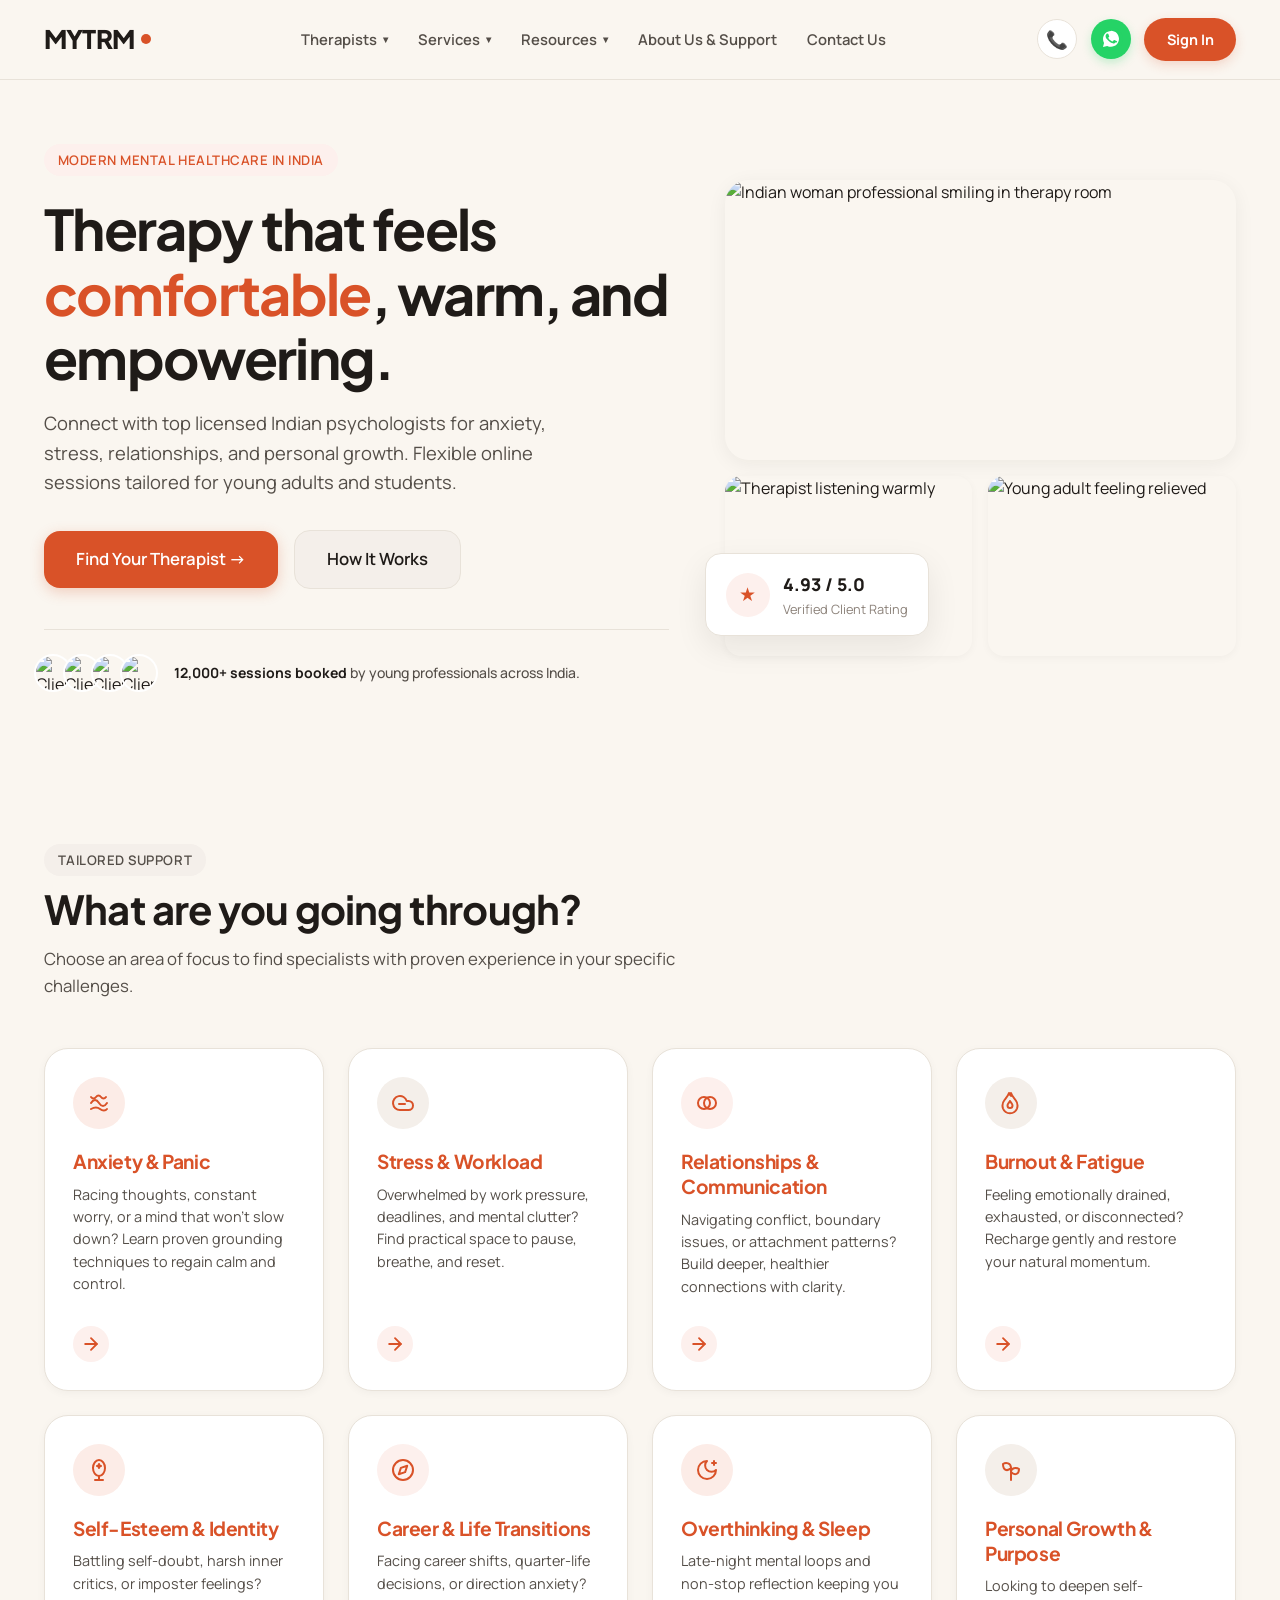
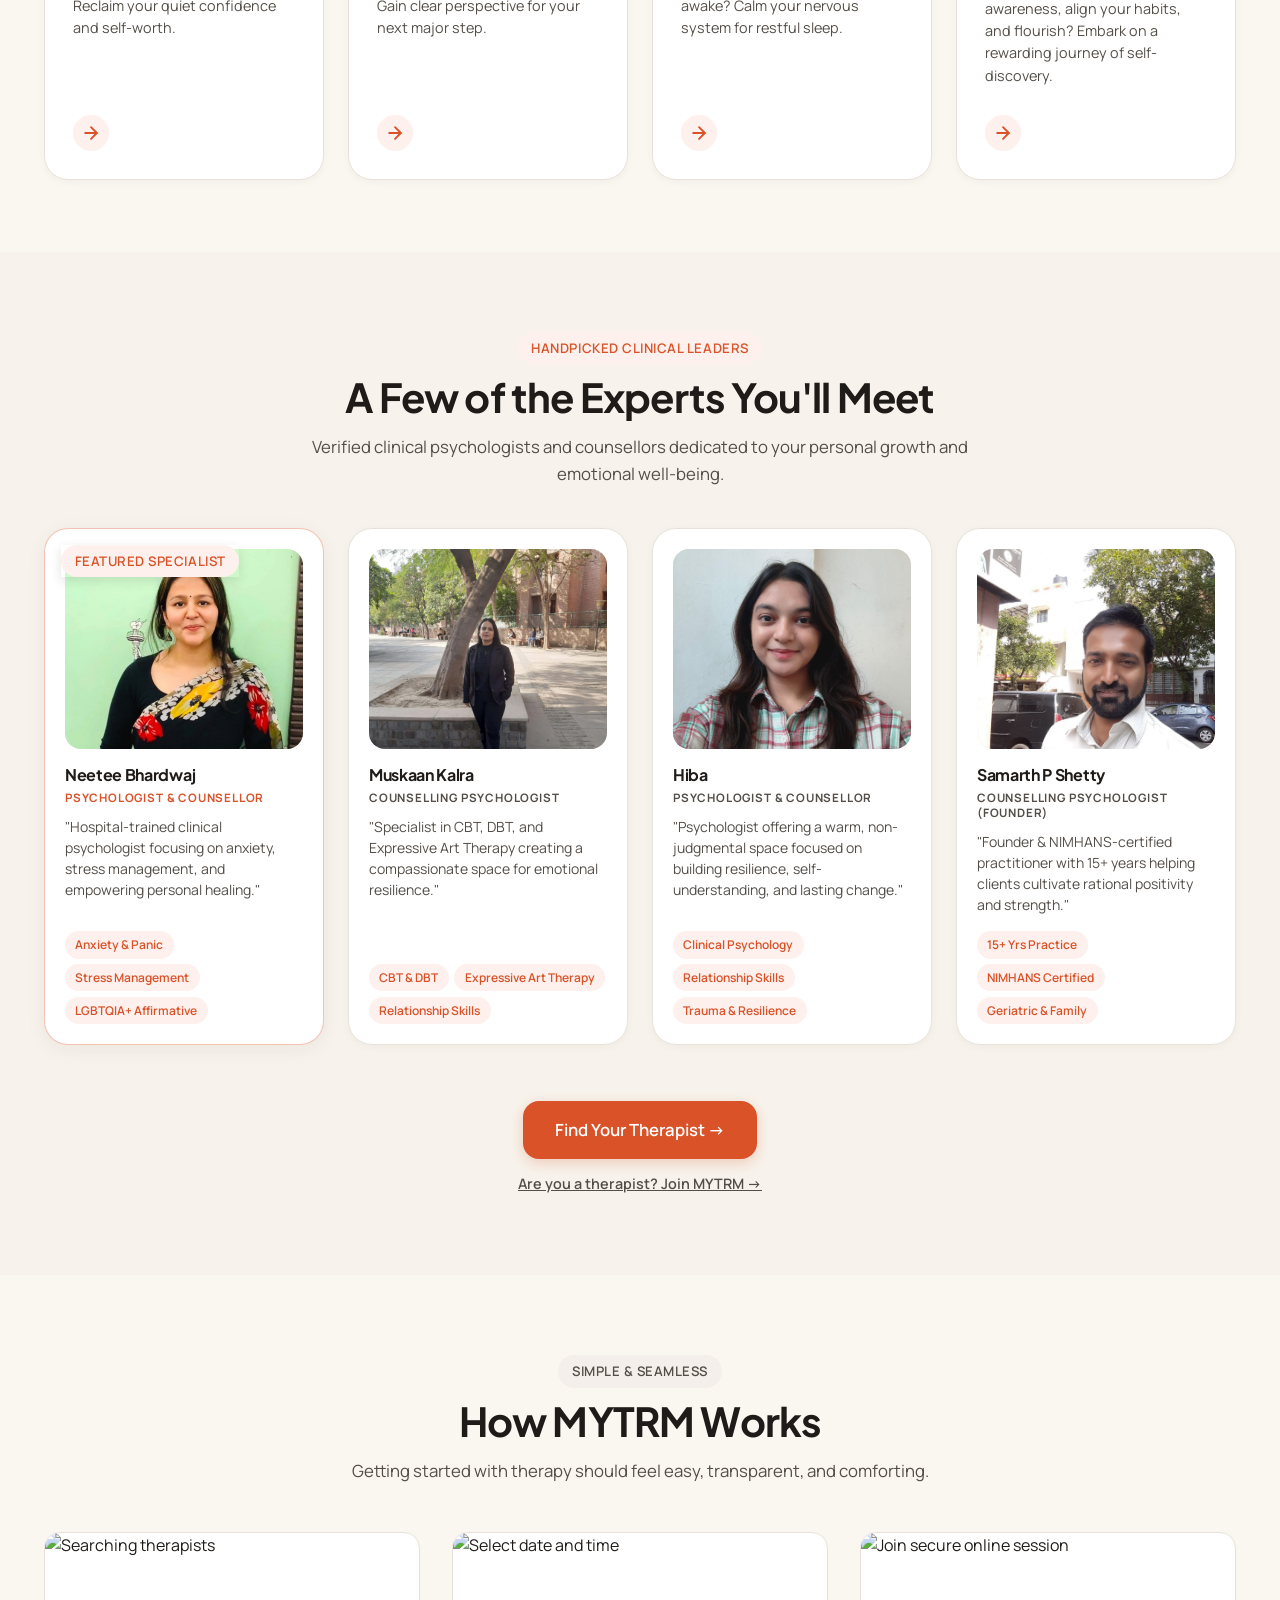
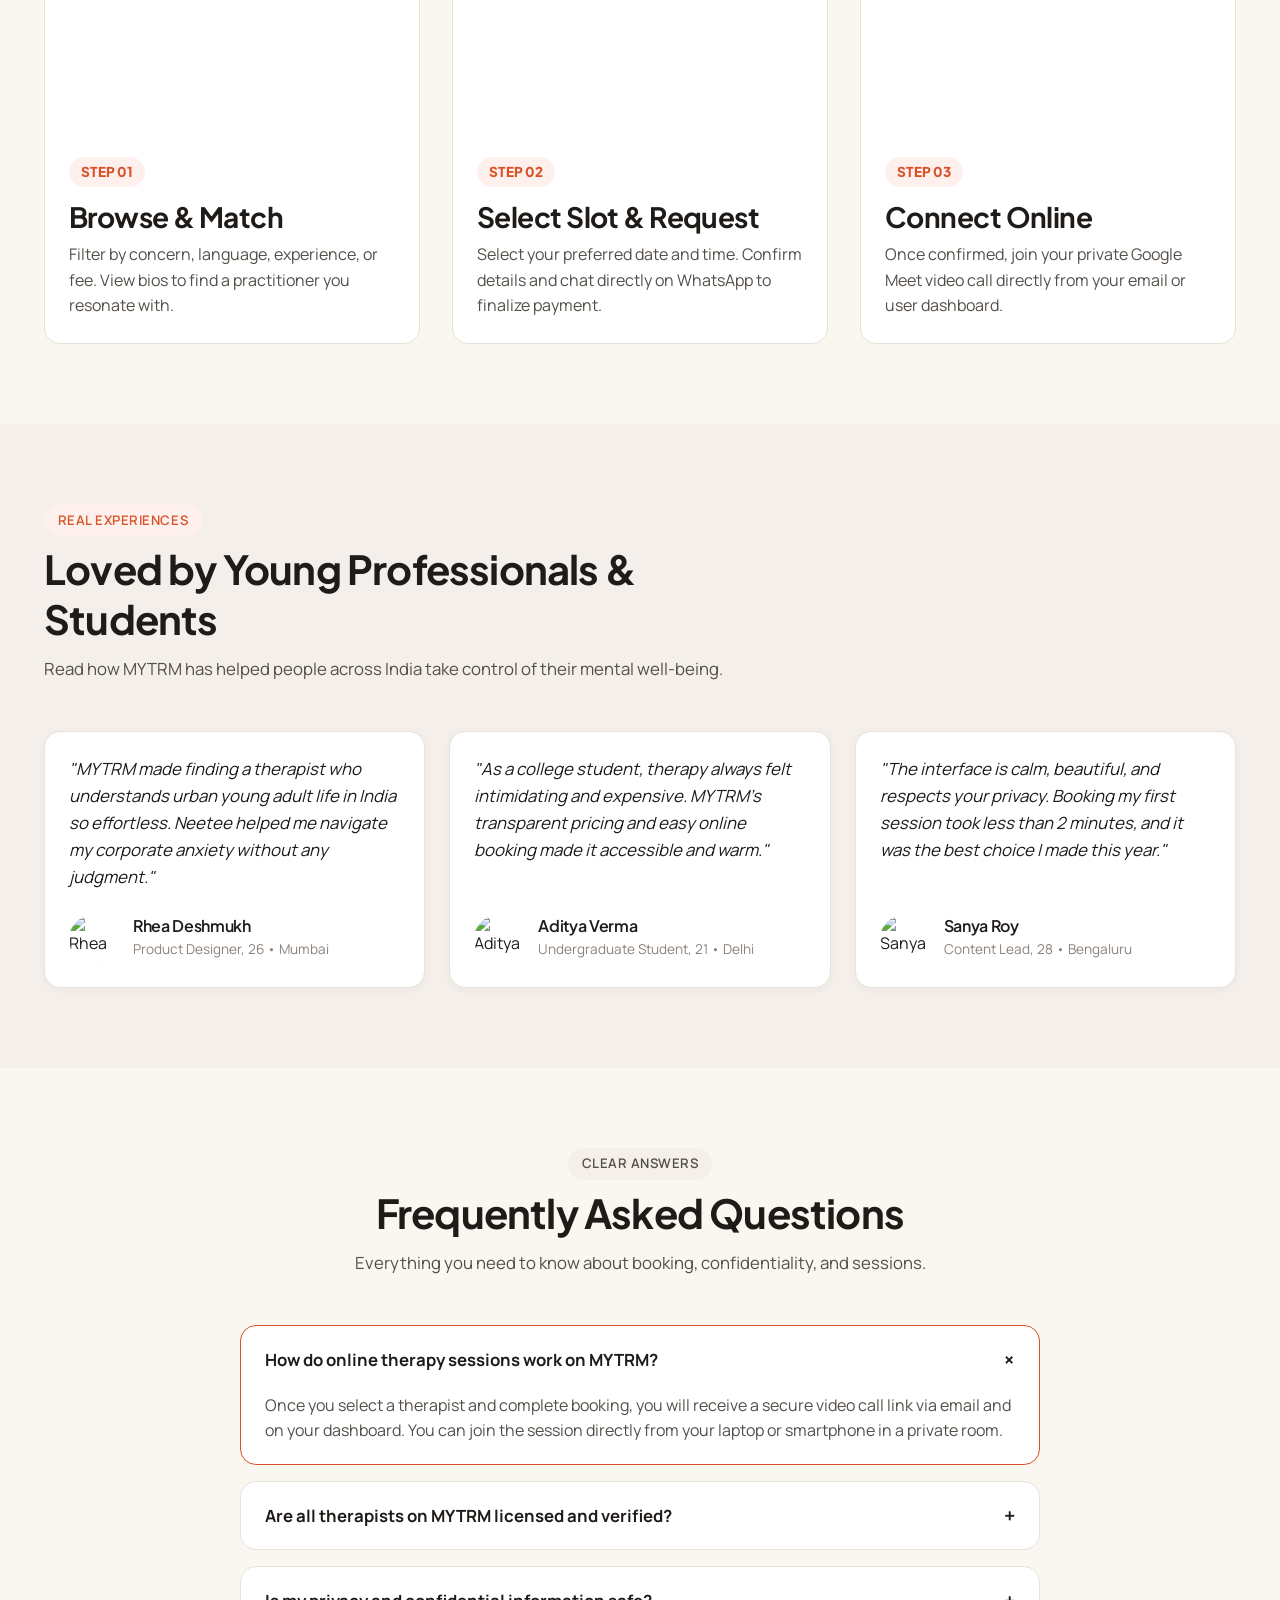
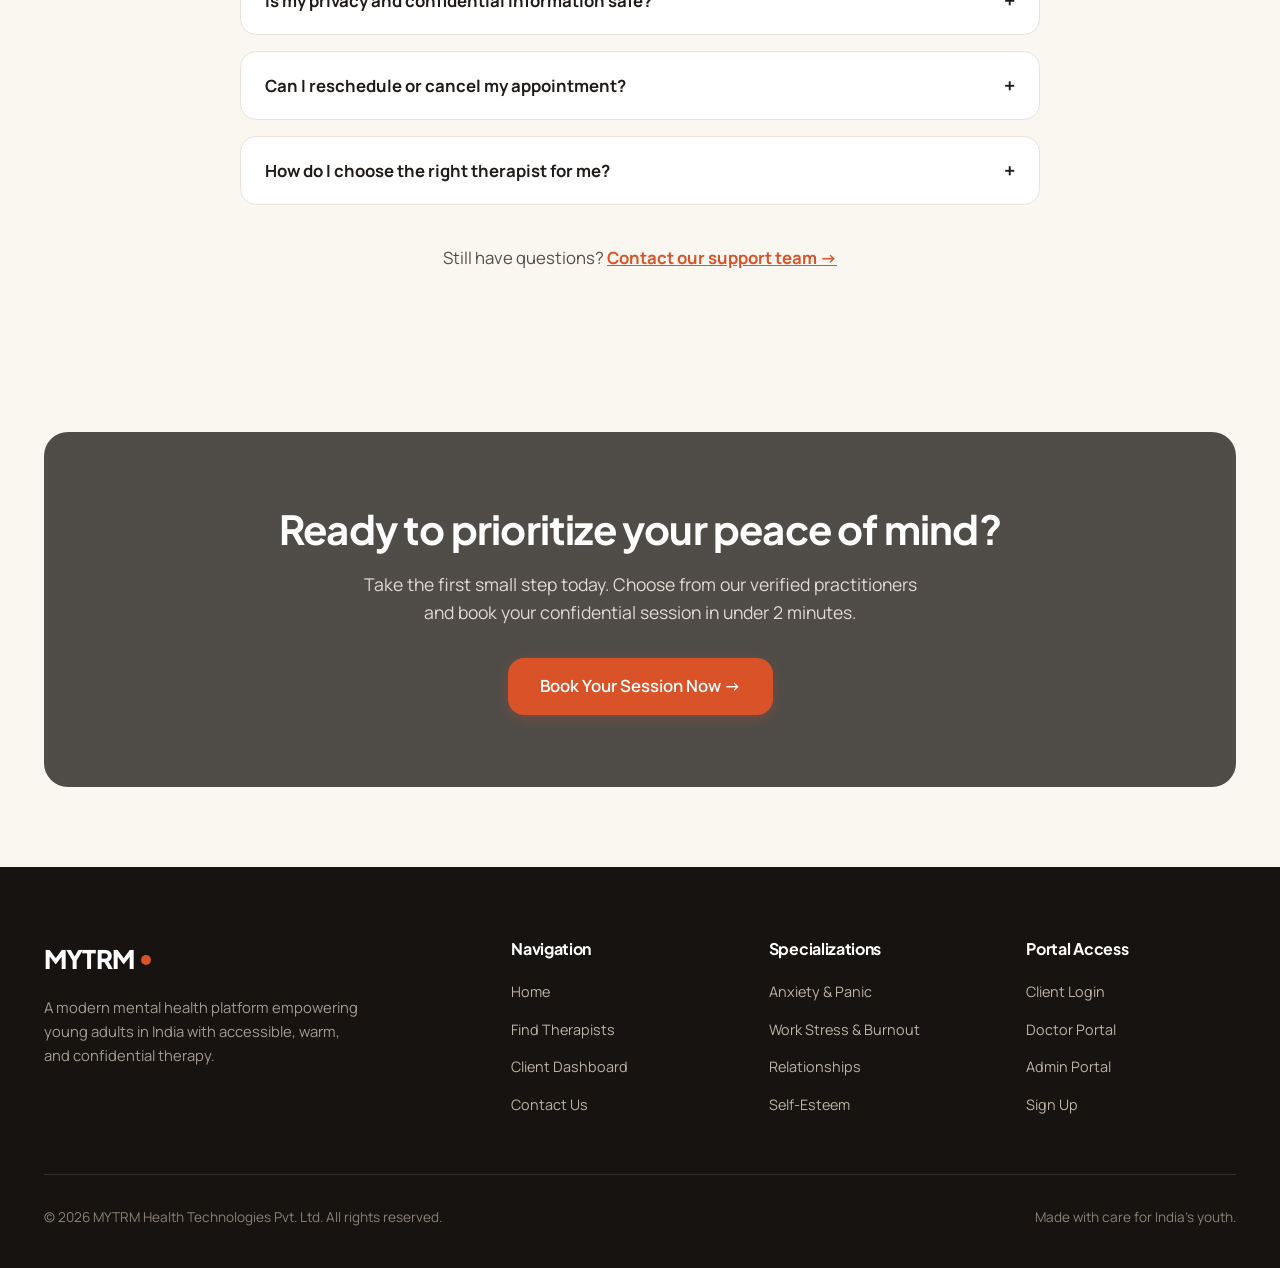
==== index.html @ 0060b032 "chore: publish MYTRM production project" ====
<!DOCTYPE html>
<html lang="en">
<head>
  <meta charset="UTF-8">
  <meta name="viewport" content="width=device-width, initial-scale=1.0">
  <title>MYTRM — Modern Mental Health Therapy & Counseling Platform</title>
  <meta name="description" content="Connect with certified clinical psychologists & therapists in India. Accessible, confidential, and comfortable online therapy for Gen Z and young professionals.">
  
  <!-- CSS Stylesheets -->
  <link rel="stylesheet" href="css/base.css">
  <link rel="stylesheet" href="css/components.css">
  <link rel="stylesheet" href="css/pages.css">
</head>
<body>

  <!-- Shared Navigation Bar -->
  <header class="navbar">
    <div class="container navbar-inner">
      <a href="index.html" class="brand-logo" id="main-brand-logo">
        MYTRM<span class="dot"></span>
      </a>

      <nav>
        <ul class="nav-menu">
          <!-- Therapists Dropdown -->
          <li class="nav-item">
            <a href="therapists.html" class="nav-link active">Therapists <span class="arrow">▾</span></a>
            <div class="nav-dropdown">
              <a href="therapists.html" class="dropdown-item">
                Browse All Practitioners
                <span class="desc">Filter verified clinical psychologists</span>
              </a>
              <div class="dropdown-header">By Concern</div>
              <a href="therapists.html?category=anxiety" class="dropdown-item">Anxiety & Panic</a>
              <a href="therapists.html?category=stress" class="dropdown-item">Work Stress & Burnout</a>
              <a href="therapists.html?category=relationships" class="dropdown-item">Relationships & Communication</a>
              <a href="therapists.html?category=self-esteem" class="dropdown-item">Self-Esteem & Identity</a>
            </div>
          </li>

          <!-- Services Dropdown -->
          <li class="nav-item">
            <span class="nav-link">Services <span class="arrow">▾</span></span>
            <div class="nav-dropdown">
              <a href="therapists.html" class="dropdown-item">
                Individual Therapy
                <span class="desc">1-on-1 private video counseling</span>
              </a>
              <a href="therapists.html?category=relationships" class="dropdown-item">
                Couples & Family Therapy
                <span class="desc">Joint relationship guidance</span>
              </a>
              <a href="therapists.html?category=career" class="dropdown-item">
                Career & Life Counseling
                <span class="desc">Transitions & burnout relief</span>
              </a>
            </div>
          </li>

          <!-- Resources Dropdown -->
          <li class="nav-item">
            <span class="nav-link">Resources <span class="arrow">▾</span></span>
            <div class="nav-dropdown">
              <a href="#faq" class="dropdown-item">Frequently Asked Questions</a>
              <a href="contact.html" class="dropdown-item">Self-Help & Mental Health Tools</a>
              <a href="contact.html" class="dropdown-item">Crisis Helplines (India)</a>
            </div>
          </li>

          <!-- About Us Link -->
          <li class="nav-item">
            <a href="about.html" class="nav-link">About Us & Support</a>
          </li>

          <!-- Contact Us Link -->
          <li class="nav-item">
            <a href="contact.html" class="nav-link">Contact Us</a>
          </li>
        </ul>
      </nav>

      <!-- Right Nav Actions (Phone, WhatsApp, Sign In / User Session, Mobile Hamburger) -->
      <div class="nav-actions">
        <!-- Rendered dynamically by auth.js -->
        <button class="mobile-toggle" aria-label="Toggle navigation drawer">☰</button>
      </div>
    </div>
  </header>

  <!-- Mobile Drawer Overlay & Menu -->
  <div class="drawer-overlay"></div>
  <aside class="mobile-drawer">
    <div>
      <a href="index.html" class="brand-logo">MYTRM<span class="dot"></span></a>
      
      <ul class="mobile-nav-links">
        <li><a href="index.html">Home</a></li>
        
        <!-- Mobile Accordion: Therapists -->
        <li>
          <div class="mobile-accordion-title" onclick="toggleMobileAccordion(this)">
            Therapists <span>▾</span>
          </div>
          <div class="mobile-accordion-content">
            <a href="therapists.html">Browse All Therapists</a>
            <a href="therapists.html?category=anxiety">Anxiety & Panic</a>
            <a href="therapists.html?category=stress">Work Stress</a>
            <a href="therapists.html?category=relationships">Relationships</a>
          </div>
        </li>

        <!-- Mobile Accordion: Services -->
        <li>
          <div class="mobile-accordion-title" onclick="toggleMobileAccordion(this)">
            Services <span>▾</span>
          </div>
          <div class="mobile-accordion-content">
            <a href="therapists.html">Individual Therapy</a>
            <a href="therapists.html?category=relationships">Couples Therapy</a>
            <a href="therapists.html?category=career">Career Counseling</a>
          </div>
        </li>

        <li><a href="about.html">About Us</a></li>
        <li><a href="contact.html">Contact Us</a></li>
        <li><a href="login.html">Sign In</a></li>
        <li><a href="signup.html">Create Account</a></li>
      </ul>
    </div>
    <div style="margin-top: 2rem;">
      <a href="therapists.html" class="btn btn-primary btn-full btn-lg">Book a Session</a>
    </div>
  </aside>

  <!-- Main Content -->
  <main>

    <!-- Hero Section -->
    <section class="hero-section">
      <div class="container hero-grid">
        <div class="hero-content">
          <span class="badge badge-primary" style="margin-bottom: 1.25rem;">Modern Mental Healthcare in India</span>
          <h1>Therapy that feels <span>comfortable</span>, warm, and empowering.</h1>
          <p class="hero-subtitle">
            Connect with top licensed Indian psychologists for anxiety, stress, relationships, and personal growth. Flexible online sessions tailored for young adults and students.
          </p>

          <div class="hero-cta-group">
            <a href="therapists.html" class="btn btn-primary btn-lg" id="hero-find-therapist-btn">Find Your Therapist &rarr;</a>
            <a href="#how-it-works" class="btn btn-secondary btn-lg">How It Works</a>
          </div>

          <div class="hero-trust-bar">
            <div class="trust-avatars">
              <img src="https://images.unsplash.com/photo-1534528741775-53994a69daeb?auto=format&fit=crop&q=80&w=200" alt="Client photo" class="trust-avatar">
              <img src="https://images.unsplash.com/photo-1507003211169-0a1dd7228f2d?auto=format&fit=crop&q=80&w=200" alt="Client photo" class="trust-avatar">
              <img src="https://images.unsplash.com/photo-1517841905240-472988babdf9?auto=format&fit=crop&q=80&w=200" alt="Client photo" class="trust-avatar">
              <img src="https://images.unsplash.com/photo-1573496359142-b8d87734a5a2?auto=format&fit=crop&q=80&w=200" alt="Client photo" class="trust-avatar">
            </div>
            <div class="trust-text">
              <strong>12,000+ sessions booked</strong> by young professionals across India.
            </div>
          </div>
        </div>

        <!-- Bento Composition Hero Media -->
        <div class="hero-media-bento">
          <div class="bento-img-main">
            <img src="https://images.unsplash.com/photo-1573496359142-b8d87734a5a2?auto=format&fit=crop&q=80&w=1000" alt="Indian woman professional smiling in therapy room" loading="eager">
          </div>
          <div class="bento-img-sub">
            <img src="https://images.unsplash.com/photo-1522075469751-3a6694fb2f61?auto=format&fit=crop&q=80&w=600" alt="Therapist listening warmly" loading="eager">
          </div>
          <div class="bento-img-sub">
            <img src="https://images.unsplash.com/photo-1529156069898-49953e39b3ac?auto=format&fit=crop&q=80&w=600" alt="Young adult feeling relieved" loading="eager">
          </div>

          <div class="hero-stat-card">
            <div class="stat-icon">★</div>
            <div>
              <div style="font-weight: 800; font-size: 1.1rem; color: var(--color-text-main);">4.93 / 5.0</div>
              <div style="font-size: 0.8rem; color: var(--color-text-subtle);">Verified Client Rating</div>
            </div>
          </div>
        </div>
      </div>
    </section>

    <!-- Concern/Condition Cards: What are you going through? -->
    <section style="padding: 4.5rem 0; background-color: var(--color-bg-page);">
      <div class="container">
        <div class="section-header">
          <span class="badge badge-sand" style="margin-bottom: 0.5rem;">Tailored Support</span>
          <h2>What are you going through?</h2>
          <p>Choose an area of focus to find specialists with proven experience in your specific challenges.</p>
        </div>

        <div class="concern-cards-grid" id="homepage-categories-grid">
          <!-- Rendered via JS -->
        </div>
      </div>
    </section>

    <!-- Meet Our Experts Bento Section -->
    <section class="experts-grid-section" id="experts-section">
      <div class="container">
        <div class="section-header center" style="margin-bottom: 2.5rem;">
          <span class="badge badge-primary" style="margin-bottom: 0.5rem;">Handpicked Clinical Leaders</span>
          <h2>A Few of the Experts You'll Meet</h2>
          <p>Verified clinical psychologists and counsellors dedicated to your personal growth and emotional well-being.</p>
        </div>

        <div class="featured-experts-grid" id="featured-therapists-grid">
          <!-- Rendered via JS -->
        </div>

        <div class="experts-cta-container">
          <a href="therapists.html" class="btn btn-primary btn-lg" id="experts-find-therapist-btn">Find Your Therapist &rarr;</a>
          <a href="contact.html" class="experts-join-link">Are you a therapist? Join MYTRM &rarr;</a>
        </div>
      </div>
    </section>

    <!-- How Mytrm Works -->
    <section id="how-it-works" style="padding: 5rem 0; background-color: var(--color-bg-page);">
      <div class="container">
        <div class="section-header center">
          <span class="badge badge-sand" style="margin-bottom: 0.5rem;">Simple & Seamless</span>
          <h2>How MYTRM Works</h2>
          <p>Getting started with therapy should feel easy, transparent, and comforting.</p>
        </div>

        <div class="how-it-works-grid">
          <div class="step-card">
            <img src="https://images.unsplash.com/photo-1516321318423-f06f85e504b3?auto=format&fit=crop&q=80&w=600" alt="Searching therapists" class="step-card-img" />
            <div class="step-card-content">
              <span class="step-number-tag">STEP 01</span>
              <h3>Browse & Match</h3>
              <p style="margin-top: 0.5rem;">Filter by concern, language, experience, or fee. View bios to find a practitioner you resonate with.</p>
            </div>
          </div>

          <div class="step-card">
            <img src="https://images.unsplash.com/photo-1506784983877-45594efa4cbe?auto=format&fit=crop&q=80&w=600" alt="Select date and time" class="step-card-img" />
            <div class="step-card-content">
              <span class="step-number-tag">STEP 02</span>
              <h3>Select Slot & Request</h3>
              <p style="margin-top: 0.5rem;">Select your preferred date and time. Confirm details and chat directly on WhatsApp to finalize payment.</p>
            </div>
          </div>

          <div class="step-card">
            <img src="https://images.unsplash.com/photo-1573497019940-1c28c88b4f3e?auto=format&fit=crop&q=80&w=600" alt="Join secure online session" class="step-card-img" />
            <div class="step-card-content">
              <span class="step-number-tag">STEP 03</span>
              <h3>Connect Online</h3>
              <p style="margin-top: 0.5rem;">Once confirmed, join your private Google Meet video call directly from your email or user dashboard.</p>
            </div>
          </div>
        </div>
      </div>
    </section>

    <!-- Testimonials Section -->
    <section style="padding: 5rem 0; background-color: var(--color-secondary-sand);">
      <div class="container">
        <div class="section-header">
          <span class="badge badge-primary" style="margin-bottom: 0.5rem;">Real Experiences</span>
          <h2>Loved by Young Professionals & Students</h2>
          <p>Read how MYTRM has helped people across India take control of their mental well-being.</p>
        </div>

        <div style="display: grid; grid-template-columns: repeat(auto-fit, minmax(300px, 1fr)); gap: 1.5rem;" id="testimonials-grid">
          <!-- Rendered via JS -->
        </div>
      </div>
    </section>

    <!-- FAQ Section -->
    <section id="faq" style="padding: 5rem 0; background-color: var(--color-bg-page);">
      <div class="container">
        <div class="section-header center">
          <span class="badge badge-sand" style="margin-bottom: 0.5rem;">Clear Answers</span>
          <h2>Frequently Asked Questions</h2>
          <p>Everything you need to know about booking, confidentiality, and sessions.</p>
        </div>

        <div class="faq-accordion" id="faq-accordion">
          <!-- Rendered via JS -->
        </div>

        <div style="text-align: center; margin-top: 2.5rem; font-size: 1.05rem; color: var(--color-text-muted);">
          Still have questions? <a href="contact.html" style="color: var(--color-primary); font-weight: 700; text-decoration: underline;">Contact our support team &rarr;</a>
        </div>
      </div>
    </section>

    <!-- Final CTA Banner -->
    <section class="container">
      <div class="cta-banner">
        <h2>Ready to prioritize your peace of mind?</h2>
        <p>Take the first small step today. Choose from our verified practitioners and book your confidential session in under 2 minutes.</p>
        <a href="therapists.html" class="btn btn-primary btn-lg" id="banner-cta-btn">Book Your Session Now &rarr;</a>
      </div>
    </section>

  </main>

  <!-- Footer -->
  <footer class="footer">
    <div class="container">
      <div class="footer-grid">
        <div class="footer-brand">
          <a href="index.html" class="brand-logo" style="color: #FFFFFF;">MYTRM<span class="dot"></span></a>
          <p>A modern mental health platform empowering young adults in India with accessible, warm, and confidential therapy.</p>
        </div>

        <div>
          <h4 class="footer-col-title">Navigation</h4>
          <ul class="footer-links">
            <li><a href="index.html">Home</a></li>
            <li><a href="therapists.html">Find Therapists</a></li>
            <li><a href="dashboard.html">Client Dashboard</a></li>
            <li><a href="contact.html">Contact Us</a></li>
          </ul>
        </div>

        <div>
          <h4 class="footer-col-title">Specializations</h4>
          <ul class="footer-links">
            <li><a href="therapists.html?category=anxiety">Anxiety & Panic</a></li>
            <li><a href="therapists.html?category=stress">Work Stress & Burnout</a></li>
            <li><a href="therapists.html?category=relationships">Relationships</a></li>
            <li><a href="therapists.html?category=self-esteem">Self-Esteem</a></li>
          </ul>
        </div>

        <div>
          <h4 class="footer-col-title">Portal Access</h4>
          <ul class="footer-links">
            <li><a href="login.html?role=user">Client Login</a></li>
            <li><a href="login.html?role=doctor">Doctor Portal</a></li>
            <li><a href="login.html?role=admin">Admin Portal</a></li>
            <li><a href="signup.html">Sign Up</a></li>
          </ul>
        </div>
      </div>

      <div class="footer-bottom">
        <div>&copy; 2026 MYTRM Health Technologies Pvt. Ltd. All rights reserved.</div>
        <div>Made with care for India's youth.</div>
      </div>
    </div>
  </footer>

  <!-- JS Scripts -->
  <script src="js/data.js"></script>
  <script src="js/api.js"></script>
  <script src="js/auth.js"></script>
  <script src="js/script.js"></script>
  <script>
    function toggleMobileAccordion(el) {
      const content = el.nextElementSibling;
      content.classList.toggle("open");
    }
  </script>
</body>
</html>
---- css/base.css ----
/* ==========================================================================
   MYTRM - Base Styles & Design Tokens
   ========================================================================== */

@import url('https://fonts.googleapis.com/css2?family=Plus+Jakarta+Sans:wght@400;500;600;700;800&family=Manrope:wght@400;500;600;700&display=swap');

:root {
  /* Color Palette - Warm, Editorial, Gen-Z modern */
  --color-primary: #D95228;
  --color-primary-hover: #C2431C;
  --color-primary-active: #A83614;
  --color-primary-light: #FDF0ED;
  --color-primary-subtle: #F9ECE6;
  
  --color-secondary-peach: #FCECE7;
  --color-secondary-sand: #F4EFEA;
  
  --color-bg-page: #FAF6F0;
  --color-bg-card: #FFFFFF;
  --color-bg-card-alt: #F7F3EC;
  
  --color-text-main: #1F1B18;
  --color-text-muted: #544E48;
  --color-text-subtle: #8C827A;
  --color-text-inverse: #FFFFFF;

  --color-border: #E8E2D9;
  --color-border-hover: #D5CFC5;

  --color-success: #2E7D32;
  --color-success-bg: #E8F5E9;
  --color-warning: #ED6C02;
  --color-warning-bg: #FFF3E0;

  /* Typography */
  --font-heading: 'Plus Jakarta Sans', -apple-system, BlinkMacSystemFont, sans-serif;
  --font-body: 'Manrope', -apple-system, BlinkMacSystemFont, sans-serif;

  /* Shadows - Soft & Warm */
  --shadow-sm: 0 2px 8px rgba(31, 27, 24, 0.04);
  --shadow-md: 0 4px 20px rgba(31, 27, 24, 0.06);
  --shadow-lg: 0 12px 32px rgba(31, 27, 24, 0.08);
  --shadow-hover: 0 14px 36px rgba(217, 82, 40, 0.12), 0 4px 12px rgba(31, 27, 24, 0.04);

  /* Radius */
  --radius-xs: 6px;
  --radius-sm: 10px;
  --radius-md: 16px;
  --radius-lg: 24px;
  --radius-xl: 32px;
  --radius-full: 9999px;

  /* Transitions */
  --transition-fast: 0.18s cubic-bezier(0.16, 1, 0.3, 1);
  --transition-base: 0.28s cubic-bezier(0.16, 1, 0.3, 1);
  --transition-slow: 0.45s cubic-bezier(0.16, 1, 0.3, 1);

  /* Container */
  --container-max-width: 1240px;
  --header-height: 80px;
}

/* Reset & Box Sizing */
*, *::before, *::after {
  box-sizing: border-box;
  margin: 0;
  padding: 0;
}

html {
  font-size: 16px;
  scroll-behavior: smooth;
  -webkit-font-smoothing: antialiased;
  -moz-osx-font-smoothing: grayscale;
}

body {
  font-family: var(--font-body);
  background-color: var(--color-bg-page);
  color: var(--color-text-main);
  line-height: 1.6;
  min-height: 100vh;
  display: flex;
  flex-direction: column;
}

main {
  flex: 1;
}

/* Headings */
h1, h2, h3, h4, h5, h6 {
  font-family: var(--font-heading);
  color: var(--color-text-main);
  line-height: 1.25;
  font-weight: 700;
  letter-spacing: -0.02em;
}

h1 { font-size: clamp(2.25rem, 5vw, 3.5rem); letter-spacing: -0.03em; }
h2 { font-size: clamp(1.75rem, 3.5vw, 2.5rem); }
h3 { font-size: clamp(1.25rem, 2.5vw, 1.75rem); }
h4 { font-size: 1.25rem; font-weight: 600; }
h5 { font-size: 1.1rem; font-weight: 600; }

p {
  color: var(--color-text-muted);
  font-size: 1rem;
}

a {
  color: inherit;
  text-decoration: none;
  transition: color var(--transition-fast);
}

img {
  max-width: 100%;
  height: auto;
  display: block;
}

button, input, select, textarea {
  font-family: inherit;
  font-size: inherit;
  outline: none;
  border: none;
}

button {
  cursor: pointer;
  background: none;
}

/* Utilities */
.container {
  width: 100%;
  max-width: var(--container-max-width);
  margin: 0 auto;
  padding: 0 1.5rem;
}

@media (max-width: 768px) {
  .container {
    padding: 0 1rem;
  }
}

.text-center { text-align: center; }
.text-primary { color: var(--color-primary); }
.text-muted { color: var(--color-text-muted); }
.font-semibold { font-weight: 600; }
.font-bold { font-weight: 700; }

/* Badge / Pills */
.badge {
  display: inline-flex;
  align-items: center;
  gap: 0.35rem;
  padding: 0.35rem 0.85rem;
  border-radius: var(--radius-full);
  font-size: 0.825rem;
  font-weight: 600;
  text-transform: uppercase;
  letter-spacing: 0.04em;
}

.badge-primary {
  background-color: var(--color-primary-light);
  color: var(--color-primary);
}

.badge-sand {
  background-color: var(--color-secondary-sand);
  color: var(--color-text-muted);
}

.badge-success {
  background-color: var(--color-success-bg);
  color: var(--color-success);
}

/* Fade in scroll animation helper */
.animate-on-scroll {
  opacity: 0;
  transform: translateY(20px);
  transition: opacity 0.6s ease-out, transform 0.6s ease-out;
}

.animate-on-scroll.visible {
  opacity: 1;
  transform: translateY(0);
}
---- css/components.css ----
/* ==========================================================================
   MYTRM - Components Styles
   ========================================================================== */

/* --------------------------------------------------------------------------
   0. ANNOUNCEMENT / PROMO BANNER (Homepage top strip)
   -------------------------------------------------------------------------- */
.promo-banner {
  background-color: var(--color-primary-light);
  color: var(--color-primary-active);
  font-size: 0.85rem;
  font-weight: 600;
  padding: 0.5rem 1rem;
  text-align: center;
  border-bottom: 1px solid var(--color-primary-subtle);
  display: flex;
  align-items: center;
  justify-content: center;
  gap: 0.5rem;
}

.promo-banner a {
  color: var(--color-primary);
  font-weight: 700;
  text-decoration: underline;
}

.promo-banner a:hover {
  color: var(--color-primary-hover);
}

/* --------------------------------------------------------------------------
   1. NAVBAR & HEADER
   -------------------------------------------------------------------------- */
.navbar {
  position: sticky;
  top: 0;
  z-index: 1000;
  height: var(--header-height);
  background-color: rgba(250, 246, 240, 0.96);
  backdrop-filter: blur(12px);
  border-bottom: 1px solid var(--color-border);
  display: flex;
  align-items: center;
  transition: background-color var(--transition-fast), box-shadow var(--transition-fast);
}

.navbar-inner {
  display: flex;
  align-items: center;
  justify-content: space-between;
  width: 100%;
}

.brand-logo {
  display: flex;
  align-items: center;
  gap: 0.4rem;
  font-family: var(--font-heading);
  font-size: 1.6rem;
  font-weight: 800;
  color: var(--color-text-main);
  letter-spacing: -0.03em;
}

.brand-logo .dot {
  width: 10px;
  height: 10px;
  background-color: var(--color-primary);
  border-radius: 50%;
  display: inline-block;
}

.nav-menu {
  display: flex;
  align-items: center;
  gap: 1.5rem;
  list-style: none;
}

.nav-item {
  position: relative;
}

.nav-link {
  font-weight: 600;
  font-size: 0.925rem;
  color: var(--color-text-muted);
  padding: 0.6rem 0.2rem;
  display: flex;
  align-items: center;
  gap: 0.35rem;
  cursor: pointer;
}

.nav-link:hover, .nav-link.active {
  color: var(--color-primary);
}

.nav-link .arrow {
  font-size: 0.65rem;
  transition: transform var(--transition-fast);
}

.nav-item:hover .nav-link .arrow {
  transform: rotate(180deg);
}

/* Dropdown Menu Styling */
.nav-dropdown {
  position: absolute;
  top: 100%;
  left: 0;
  min-width: 220px;
  background-color: var(--color-bg-card);
  border: 1px solid var(--color-border);
  border-radius: var(--radius-md);
  box-shadow: var(--shadow-lg);
  padding: 0.6rem;
  opacity: 0;
  visibility: hidden;
  transform: translateY(10px);
  transition: all var(--transition-fast);
  z-index: 1050;
}

.nav-item:hover .nav-dropdown {
  opacity: 1;
  visibility: visible;
  transform: translateY(0);
}

.dropdown-item {
  display: flex;
  flex-direction: column;
  padding: 0.6rem 0.8rem;
  border-radius: var(--radius-xs);
  color: var(--color-text-main);
  font-size: 0.875rem;
  font-weight: 600;
  transition: background-color var(--transition-fast), color var(--transition-fast);
}

.dropdown-item:hover {
  background-color: var(--color-primary-light);
  color: var(--color-primary);
}

.dropdown-item span.desc {
  font-size: 0.775rem;
  font-weight: 400;
  color: var(--color-text-subtle);
  margin-top: 0.15rem;
}

.dropdown-header {
  font-size: 0.75rem;
  font-weight: 700;
  color: var(--color-text-subtle);
  text-transform: uppercase;
  padding: 0.4rem 0.8rem 0.2rem 0.8rem;
  letter-spacing: 0.05em;
}

/* Right Nav Actions */
.nav-actions {
  display: flex;
  align-items: center;
  gap: 0.85rem;
}

/* Call Popover Icon */
.phone-popover-wrapper {
  position: relative;
}

.phone-icon-btn {
  width: 40px;
  height: 40px;
  border-radius: 50%;
  border: 1px solid var(--color-border);
  background-color: var(--color-bg-card);
  color: var(--color-text-main);
  display: flex;
  align-items: center;
  justify-content: center;
  font-size: 1.1rem;
  cursor: pointer;
  transition: background-color var(--transition-fast), border-color var(--transition-fast);
}

.phone-icon-btn:hover {
  background-color: var(--color-secondary-sand);
  border-color: var(--color-border-hover);
}

.phone-popover {
  position: absolute;
  top: calc(100% + 10px);
  right: 0;
  width: 240px;
  background-color: var(--color-bg-card);
  border: 1px solid var(--color-border);
  border-radius: var(--radius-md);
  box-shadow: var(--shadow-lg);
  padding: 1rem;
  opacity: 0;
  visibility: hidden;
  transform: translateY(8px);
  transition: all var(--transition-fast);
  z-index: 1060;
}

.phone-popover-wrapper:hover .phone-popover {
  opacity: 1;
  visibility: visible;
  transform: translateY(0);
}

/* WhatsApp Green Circle Button */
.nav-wa-btn {
  width: 40px;
  height: 40px;
  border-radius: 50%;
  background-color: #25D366;
  color: #FFFFFF;
  display: flex;
  align-items: center;
  justify-content: center;
  font-size: 1.25rem;
  transition: transform var(--transition-fast), box-shadow var(--transition-fast);
  box-shadow: 0 4px 10px rgba(37, 211, 102, 0.25);
}

.nav-wa-btn:hover {
  transform: scale(1.08);
  box-shadow: 0 6px 16px rgba(37, 211, 102, 0.35);
}

/* Sign In Pill Button (Matching Amaha reference pill CTA) */
.btn-pill-primary {
  background-color: var(--color-primary);
  color: #FFFFFF;
  padding: 0.65rem 1.4rem;
  border-radius: var(--radius-full);
  font-weight: 700;
  font-size: 0.9rem;
  box-shadow: 0 4px 12px rgba(217, 82, 40, 0.2);
  transition: background-color var(--transition-fast), transform var(--transition-fast), box-shadow var(--transition-fast);
}

.btn-pill-primary:hover {
  background-color: var(--color-primary-hover);
  transform: translateY(-1px);
  box-shadow: 0 6px 18px rgba(217, 82, 40, 0.3);
}

/* User Account Nav Dropdown */
.user-menu-wrapper {
  position: relative;
}

.user-nav-btn {
  display: flex;
  align-items: center;
  gap: 0.5rem;
  padding: 0.4rem 0.8rem;
  background-color: var(--color-bg-card);
  border: 1px solid var(--color-border);
  border-radius: var(--radius-full);
  font-size: 0.875rem;
  font-weight: 600;
  cursor: pointer;
}

.user-nav-btn:hover {
  border-color: var(--color-primary);
}

.mobile-toggle {
  display: none;
  font-size: 1.5rem;
  color: var(--color-text-main);
  background: none;
  border: none;
  cursor: pointer;
  padding: 0.4rem;
}

/* Mobile Nav Drawer */
.mobile-drawer {
  position: fixed;
  top: 0;
  right: -100%;
  width: 85%;
  max-width: 360px;
  height: 100vh;
  background-color: var(--color-bg-card);
  z-index: 1100;
  padding: 2rem 1.5rem;
  display: flex;
  flex-direction: column;
  justify-content: space-between;
  box-shadow: var(--shadow-lg);
  transition: right var(--transition-base);
  overflow-y: auto;
}

.mobile-drawer.open {
  right: 0;
}

.drawer-overlay {
  position: fixed;
  top: 0;
  left: 0;
  width: 100vw;
  height: 100vh;
  background-color: rgba(0, 0, 0, 0.4);
  z-index: 1050;
  opacity: 0;
  pointer-events: none;
  transition: opacity var(--transition-base);
}

.drawer-overlay.active {
  opacity: 1;
  pointer-events: auto;
}

.mobile-nav-links {
  list-style: none;
  display: flex;
  flex-direction: column;
  gap: 1rem;
  margin-top: 1.5rem;
}

.mobile-nav-links a {
  font-size: 1.05rem;
  font-weight: 600;
  color: var(--color-text-main);
}

.mobile-accordion-title {
  font-size: 1.05rem;
  font-weight: 700;
  color: var(--color-text-main);
  display: flex;
  justify-content: space-between;
  align-items: center;
  padding: 0.4rem 0;
  cursor: pointer;
}

.mobile-accordion-content {
  display: none;
  flex-direction: column;
  gap: 0.5rem;
  padding-left: 0.8rem;
  margin-top: 0.4rem;
  border-left: 2px solid var(--color-border);
}

.mobile-accordion-content.open {
  display: flex;
}

/* --------------------------------------------------------------------------
   2. BUTTONS
   -------------------------------------------------------------------------- */
.btn {
  display: inline-flex;
  align-items: center;
  justify-content: center;
  gap: 0.5rem;
  padding: 0.75rem 1.5rem;
  border-radius: var(--radius-sm);
  font-weight: 600;
  font-size: 0.95rem;
  transition: transform var(--transition-fast), background-color var(--transition-fast), box-shadow var(--transition-fast), border-color var(--transition-fast);
  cursor: pointer;
  white-space: nowrap;
  text-align: center;
}

.btn:active {
  transform: scale(0.98);
}

.btn-primary {
  background-color: var(--color-primary);
  color: var(--color-text-inverse);
  box-shadow: 0 4px 14px rgba(217, 82, 40, 0.25);
}

.btn-primary:hover {
  background-color: var(--color-primary-hover);
  box-shadow: 0 6px 20px rgba(217, 82, 40, 0.35);
  transform: translateY(-1px);
}

.btn-secondary {
  background-color: var(--color-secondary-sand);
  color: var(--color-text-main);
  border: 1px solid var(--color-border);
}

.btn-secondary:hover {
  background-color: var(--color-border);
  border-color: var(--color-border-hover);
  transform: translateY(-1px);
}

.btn-outline {
  background: transparent;
  color: var(--color-primary);
  border: 1.5px solid var(--color-primary);
}

.btn-outline:hover {
  background-color: var(--color-primary-light);
}

.btn-ghost {
  background: transparent;
  color: var(--color-text-muted);
}

.btn-ghost:hover {
  color: var(--color-text-main);
  background-color: rgba(0, 0, 0, 0.04);
}

.btn-lg {
  padding: 0.95rem 2rem;
  font-size: 1.05rem;
  border-radius: var(--radius-md);
}

.btn-sm {
  padding: 0.45rem 0.95rem;
  font-size: 0.85rem;
  border-radius: var(--radius-xs);
}

.btn-full {
  width: 100%;
}

/* --------------------------------------------------------------------------
   3. CARDS & BENTO ITEMS
   -------------------------------------------------------------------------- */
.card {
  background-color: var(--color-bg-card);
  border: 1px solid var(--color-border);
  border-radius: var(--radius-md);
  padding: 1.5rem;
  box-shadow: var(--shadow-sm);
  transition: transform var(--transition-base), box-shadow var(--transition-base), border-color var(--transition-base);
}

.card-hover:hover {
  transform: translateY(-4px);
  box-shadow: var(--shadow-hover);
  border-color: rgba(217, 82, 40, 0.25);
}

/* Therapist Card Component */
.therapist-card {
  background: var(--color-bg-card);
  border: 1px solid var(--color-border);
  border-radius: var(--radius-md);
  overflow: hidden;
  display: flex;
  flex-direction: column;
  transition: transform var(--transition-base), box-shadow var(--transition-base);
}

.therapist-card:hover {
  transform: translateY(-5px);
  box-shadow: var(--shadow-hover);
}

.therapist-card-img-wrapper {
  position: relative;
  width: 100%;
  aspect-ratio: 4 / 3;
  overflow: hidden;
  background-color: var(--color-secondary-sand);
}

.therapist-card-img-wrapper img {
  width: 100%;
  height: 100%;
  object-fit: cover;
  transition: transform 0.5s ease-out;
}

.therapist-card:hover .therapist-card-img-wrapper img {
  transform: scale(1.05);
}

.save-btn {
  position: absolute;
  top: 12px;
  right: 12px;
  width: 36px;
  height: 36px;
  background: rgba(255, 255, 255, 0.9);
  backdrop-filter: blur(4px);
  border-radius: 50%;
  display: flex;
  align-items: center;
  justify-content: center;
  color: var(--color-text-subtle);
  transition: color var(--transition-fast), transform var(--transition-fast);
}

.save-btn.saved {
  color: var(--color-primary);
  background: #FFFFFF;
}

.save-btn:hover {
  transform: scale(1.1);
}

.therapist-card-body {
  padding: 1.25rem;
  display: flex;
  flex-direction: column;
  flex: 1;
}

.therapist-card-meta {
  display: flex;
  align-items: center;
  justify-content: space-between;
  margin-bottom: 0.5rem;
}

.rating-badge {
  display: inline-flex;
  align-items: center;
  gap: 0.25rem;
  font-size: 0.85rem;
  font-weight: 700;
  color: #B35B00;
  background: #FFF8E7;
  padding: 0.2rem 0.6rem;
  border-radius: var(--radius-full);
}

.therapist-name {
  font-size: 1.2rem;
  margin-bottom: 0.25rem;
}

.therapist-title {
  font-size: 0.875rem;
  color: var(--color-text-muted);
  margin-bottom: 0.75rem;
}

.specialization-tags {
  display: flex;
  flex-wrap: wrap;
  gap: 0.4rem;
  margin-bottom: 1rem;
}

.tag {
  font-size: 0.775rem;
  padding: 0.2rem 0.6rem;
  background-color: var(--color-secondary-sand);
  color: var(--color-text-muted);
  border-radius: var(--radius-xs);
  font-weight: 500;
}

.therapist-card-footer {
  margin-top: auto;
  padding-top: 1rem;
  border-top: 1px solid var(--color-border);
  display: flex;
  align-items: center;
  justify-content: space-between;
}

.price-tag {
  font-family: var(--font-heading);
  font-size: 1.1rem;
  font-weight: 700;
  color: var(--color-text-main);
}

.price-tag span {
  font-size: 0.8rem;
  font-weight: 500;
  color: var(--color-text-subtle);
}

/* Category Bento Card */
.category-card {
  position: relative;
  background-color: var(--color-bg-card);
  border: 1px solid var(--color-border);
  border-radius: var(--radius-md);
  overflow: hidden;
  display: flex;
  flex-direction: column;
  cursor: pointer;
  transition: transform var(--transition-base), box-shadow var(--transition-base), border-color var(--transition-base);
}

.category-card:hover {
  transform: translateY(-4px);
  box-shadow: var(--shadow-hover);
  border-color: var(--color-primary);
}

.category-card-img {
  width: 100%;
  height: 160px;
  object-fit: cover;
  transition: transform 0.5s ease-out;
}

.category-card:hover .category-card-img {
  transform: scale(1.05);
}

.category-card-content {
  padding: 1.25rem;
  display: flex;
  flex-direction: column;
  flex: 1;
}

.category-card-title {
  font-size: 1.15rem;
  margin-bottom: 0.35rem;
  display: flex;
  align-items: center;
  justify-content: space-between;
}

.category-card-desc {
  font-size: 0.875rem;
  color: var(--color-text-muted);
  margin-bottom: 1rem;
  line-height: 1.45;
}

.category-card-footer {
  margin-top: auto;
  font-size: 0.825rem;
  font-weight: 600;
  color: var(--color-primary);
  display: flex;
  align-items: center;
  gap: 0.35rem;
}

/* --------------------------------------------------------------------------
   4. FORM CONTROLS & INPUTS
   -------------------------------------------------------------------------- */
.form-group {
  display: flex;
  flex-direction: column;
  gap: 0.4rem;
  margin-bottom: 1.25rem;
}

.form-label {
  font-size: 0.875rem;
  font-weight: 600;
  color: var(--color-text-main);
}

.form-control {
  width: 100%;
  padding: 0.8rem 1rem;
  background-color: var(--color-bg-card);
  border: 1.5px solid var(--color-border);
  border-radius: var(--radius-sm);
  color: var(--color-text-main);
  font-size: 0.95rem;
  transition: border-color var(--transition-fast), box-shadow var(--transition-fast);
}

.form-control:focus {
  border-color: var(--color-primary);
  box-shadow: 0 0 0 3px rgba(217, 82, 40, 0.12);
}

textarea.form-control {
  resize: vertical;
  min-height: 110px;
}

.input-error {
  border-color: #D32F2F !important;
}

/* --------------------------------------------------------------------------
   5. TOAST NOTIFICATION
   -------------------------------------------------------------------------- */
.toast-container {
  position: fixed;
  bottom: 2rem;
  right: 2rem;
  z-index: 2000;
  display: flex;
  flex-direction: column;
  gap: 0.75rem;
}

.toast {
  background-color: var(--color-text-main);
  color: #FFFFFF;
  padding: 0.9rem 1.4rem;
  border-radius: var(--radius-sm);
  box-shadow: var(--shadow-lg);
  display: flex;
  align-items: center;
  gap: 0.75rem;
  font-size: 0.9rem;
  font-weight: 500;
  transform: translateY(20px);
  opacity: 0;
  transition: all var(--transition-base);
}

.toast.show {
  transform: translateY(0);
  opacity: 1;
}

/* --------------------------------------------------------------------------
   6. FOOTER
   -------------------------------------------------------------------------- */
.footer {
  background-color: #161311;
  color: #FAF5EE;
  padding: 4.5rem 0 2.5rem 0;
  margin-top: 5rem;
}

.footer-grid {
  display: grid;
  grid-template-columns: 2fr repeat(3, 1fr);
  gap: 3rem;
  margin-bottom: 3.5rem;
}

.footer-brand p {
  color: #A39B92;
  margin-top: 1rem;
  max-width: 320px;
  font-size: 0.925rem;
}

.footer-col-title {
  font-size: 1rem;
  color: #FFFFFF;
  margin-bottom: 1.25rem;
  font-weight: 700;
}

.footer-links {
  list-style: none;
  display: flex;
  flex-direction: column;
  gap: 0.75rem;
}

.footer-links a {
  color: #BDB3A6;
  font-size: 0.9rem;
}

.footer-links a:hover {
  color: var(--color-primary);
}

.footer-bottom {
  padding-top: 2rem;
  border-top: 1px solid rgba(255, 255, 255, 0.1);
  display: flex;
  align-items: center;
  justify-content: space-between;
  color: #8A8177;
  font-size: 0.85rem;
}

/* Responsive adjustments */
@media (max-width: 992px) {
  .nav-menu {
    display: none;
  }
  .mobile-toggle {
    display: block;
  }
  .footer-grid {
    grid-template-columns: 1fr 1fr;
  }
}

@media (max-width: 576px) {
  .footer-grid {
    grid-template-columns: 1fr;
    gap: 2rem;
  }
  .footer-bottom {
    flex-direction: column;
    gap: 1rem;
    text-align: center;
  }
}
---- css/pages.css ----
/* ==========================================================================
   MYTRM - Page Specific Styles
   ========================================================================== */

/* --------------------------------------------------------------------------
   1. HOMEPAGE
   -------------------------------------------------------------------------- */
.hero-section {
  padding: 4rem 0 5rem 0;
  overflow: hidden;
}

.hero-grid {
  display: grid;
  grid-template-columns: 1.1fr 0.9fr;
  gap: 3.5rem;
  align-items: center;
}

.hero-content h1 {
  margin-bottom: 1.25rem;
  line-height: 1.15;
}

.hero-content h1 span {
  color: var(--color-primary);
}

.hero-subtitle {
  font-size: 1.15rem;
  color: var(--color-text-muted);
  margin-bottom: 2rem;
  max-width: 520px;
  line-height: 1.6;
}

.hero-cta-group {
  display: flex;
  align-items: center;
  gap: 1rem;
  margin-bottom: 2.5rem;
}

.hero-trust-bar {
  display: flex;
  align-items: center;
  gap: 1.5rem;
  padding-top: 1.5rem;
  border-top: 1px solid var(--color-border);
}

.trust-avatars {
  display: flex;
  margin-right: -0.5rem;
}

.trust-avatar {
  width: 38px;
  height: 38px;
  border-radius: 50%;
  border: 2px solid #FFFFFF;
  margin-left: -0.6rem;
  object-fit: cover;
}

.trust-text {
  font-size: 0.875rem;
  color: var(--color-text-muted);
  font-weight: 500;
}

.trust-text strong {
  color: var(--color-text-main);
}

/* Hero Media Bento */
.hero-media-bento {
  display: grid;
  grid-template-columns: 1fr 1fr;
  gap: 1rem;
  position: relative;
}

.bento-img-main {
  grid-column: span 2;
  height: 280px;
  border-radius: var(--radius-lg);
  overflow: hidden;
  box-shadow: var(--shadow-md);
  position: relative;
}

.bento-img-main img {
  width: 100%;
  height: 100%;
  object-fit: cover;
}

.bento-img-sub {
  height: 180px;
  border-radius: var(--radius-md);
  overflow: hidden;
  box-shadow: var(--shadow-sm);
}

.bento-img-sub img {
  width: 100%;
  height: 100%;
  object-fit: cover;
}

.hero-stat-card {
  position: absolute;
  bottom: 20px;
  left: -20px;
  background-color: #FFFFFF;
  padding: 1rem 1.25rem;
  border-radius: var(--radius-md);
  box-shadow: var(--shadow-lg);
  border: 1px solid var(--color-border);
  display: flex;
  align-items: center;
  gap: 0.85rem;
  z-index: 10;
}

.stat-icon {
  width: 44px;
  height: 44px;
  background-color: var(--color-primary-light);
  color: var(--color-primary);
  border-radius: 50%;
  display: flex;
  align-items: center;
  justify-content: center;
  font-size: 1.2rem;
}

/* Section Title Layout */
.section-header {
  margin-bottom: 3rem;
  max-width: 680px;
}

.section-header.center {
  margin-left: auto;
  margin-right: auto;
  text-align: center;
}

.section-header p {
  margin-top: 0.75rem;
  font-size: 1.05rem;
}

/* Categories Section Grid & Icon-based Concern Cards */
.categories-grid, .concern-cards-grid {
  display: grid;
  grid-template-columns: repeat(4, 1fr);
  gap: 1.5rem;
}

.concern-card {
  background-color: #FFFFFF;
  border: 1px solid var(--color-border);
  border-radius: var(--radius-lg);
  padding: 1.75rem;
  display: flex;
  flex-direction: column;
  box-shadow: var(--shadow-sm);
  transition: transform var(--transition-base), box-shadow var(--transition-base), border-color var(--transition-base);
  cursor: pointer;
  position: relative;
  overflow: hidden;
}

.concern-card:hover {
  transform: translateY(-5px);
  box-shadow: var(--shadow-hover);
  border-color: rgba(217, 82, 40, 0.4);
}

.concern-icon-badge {
  width: 52px;
  height: 52px;
  border-radius: 50%;
  display: flex;
  align-items: center;
  justify-content: center;
  margin-bottom: 1.25rem;
  color: var(--color-primary);
  transition: transform var(--transition-fast);
  flex-shrink: 0;
}

.concern-card:hover .concern-icon-badge {
  transform: scale(1.08);
}

.concern-card-title {
  font-size: 1.2rem;
  font-weight: 700;
  color: var(--color-primary);
  margin-bottom: 0.6rem;
  line-height: 1.3;
}

.concern-card-desc {
  font-size: 0.9rem;
  color: var(--color-text-muted);
  line-height: 1.55;
  margin-bottom: 1.75rem;
  flex: 1;
}

.concern-card-action {
  display: flex;
  align-items: center;
  justify-content: flex-start;
  margin-top: auto;
}

.concern-arrow-link {
  display: inline-flex;
  align-items: center;
  justify-content: center;
  width: 36px;
  height: 36px;
  border-radius: 50%;
  background-color: var(--color-primary-light);
  color: var(--color-primary);
  transition: background-color var(--transition-fast), transform var(--transition-fast), color var(--transition-fast);
}

.concern-card:hover .concern-arrow-link {
  background-color: var(--color-primary);
  color: #FFFFFF;
  transform: translateX(4px);
}

/* Meet Our Experts Bento Grid Section */
.experts-grid-section {
  padding: 5rem 0;
  background-color: var(--color-bg-card-alt);
}

/* Featured Experts Section Grid (Balanced 4-Column Layout) */
.featured-experts-grid {
  display: grid;
  grid-template-columns: repeat(4, 1fr);
  gap: 1.5rem;
  align-items: stretch;
}

/* Individual Expert Card */
.expert-card {
  background-color: #FFFFFF;
  border: 1px solid var(--color-border);
  border-radius: var(--radius-lg);
  padding: 1.25rem;
  display: flex;
  flex-direction: column;
  box-shadow: var(--shadow-sm);
  cursor: pointer;
  position: relative;
  overflow: hidden;
}

/* Featured Distinction for Card 1 without Oversized Height */
.expert-card-featured {
  border: 1.5px solid rgba(217, 82, 40, 0.35);
  box-shadow: var(--shadow-md);
  background-color: #FFFFFF;
}

.expert-card-badge-top {
  position: absolute;
  top: 1rem;
  left: 1rem;
  z-index: 5;
  box-shadow: 0 4px 12px rgba(31, 27, 24, 0.12);
}

/* Image Presentation & Normalization */
.expert-card-img-container {
  width: 100%;
  height: 200px;
  border-radius: var(--radius-md);
  overflow: hidden;
  margin-bottom: 1rem;
  background-color: var(--color-secondary-sand);
  position: relative;
}

.expert-card-img {
  width: 100%;
  height: 100%;
  object-fit: cover;
  object-position: top center;
  display: block;
  transition: transform 0.45s ease-out;
}

/* Content & Spacing */
.expert-card-content {
  display: flex;
  flex-direction: column;
  flex: 1;
}

.expert-card-name {
  font-size: 1.15rem;
  font-weight: 700;
  color: var(--color-text-main);
  margin-bottom: 0.25rem;
  line-height: 1.3;
}

.expert-card-title {
  font-size: 0.725rem;
  font-weight: 700;
  text-transform: uppercase;
  letter-spacing: 0.07em;
  color: var(--color-text-subtle);
  margin-bottom: 0.65rem;
}

.expert-card-featured .expert-card-title {
  color: var(--color-primary);
}

.expert-card-quote {
  font-size: 0.875rem;
  color: var(--color-text-muted);
  line-height: 1.5;
  margin-bottom: 1rem;
  flex: 1;
}

.expert-card-tags {
  display: flex;
  flex-wrap: wrap;
  gap: 0.35rem;
  margin-top: auto;
}

.expert-tag-pill {
  font-size: 0.75rem;
  font-weight: 600;
  padding: 0.25rem 0.65rem;
  border-radius: var(--radius-full);
  background-color: var(--color-primary-light);
  color: var(--color-primary);
}

/* Hover Interactions (Desktop fine pointers only) */
@media (hover: hover) and (pointer: fine) {
  .expert-card {
    transition: transform var(--transition-base), box-shadow var(--transition-base), border-color var(--transition-base);
  }
  .expert-card:hover {
    transform: translateY(-4px) !important;
    box-shadow: var(--shadow-hover);
  }
  .expert-card:hover .expert-card-img {
    transform: scale(1.03);
  }
}

/* Alternating Horizontal Entrance Animations */
.expert-card-anim {
  opacity: 0;
  will-change: transform, opacity;
  transition: opacity 0.65s cubic-bezier(0.16, 1, 0.3, 1),
              transform 0.65s cubic-bezier(0.16, 1, 0.3, 1);
  transition-delay: calc(var(--card-index, 0) * 120ms);
}

.expert-card-anim.anim-from-left {
  transform: translateX(-60px);
}

.expert-card-anim.anim-from-right {
  transform: translateX(60px);
}

.expert-card-anim.in-view {
  opacity: 1;
  transform: translateX(0) !important;
}

/* Responsive Grid & Animation Offsets */
@media (max-width: 992px) {
  .featured-experts-grid {
    grid-template-columns: repeat(2, 1fr);
    gap: 1.25rem;
  }
  .expert-card-anim.anim-from-left {
    transform: translateX(-35px);
  }
  .expert-card-anim.anim-from-right {
    transform: translateX(35px);
  }
}

@media (max-width: 640px) {
  .featured-experts-grid {
    grid-template-columns: 1fr;
    gap: 1rem;
  }
  .expert-card-anim.anim-from-left {
    transform: translateX(-18px);
  }
  .expert-card-anim.anim-from-right {
    transform: translateX(18px);
  }
}

/* Accessibility: Prefers Reduced Motion */
@media (prefers-reduced-motion: reduce) {
  .expert-card-anim {
    opacity: 1 !important;
    transform: none !important;
    transition: none !important;
  }
}

/* Dual Contact Methods (contact.html) */
.contact-dual-grid {
  display: grid;
  grid-template-columns: 1fr 1fr;
  gap: 2rem;
  align-items: start;
  margin-top: 2.5rem;
  margin-bottom: 2.5rem;
}

.contact-left-col {
  display: flex;
  flex-direction: column;
  gap: 1.25rem;
}

.contact-info-card {
  background-color: #FFFFFF;
  border: 1px solid var(--color-border);
  border-radius: var(--radius-lg);
  padding: 1.5rem;
  box-shadow: var(--shadow-sm);
  transition: transform var(--transition-base), box-shadow var(--transition-base), border-color var(--transition-base);
  height: auto;
}

.contact-info-card:hover {
  transform: translateY(-2px);
  box-shadow: var(--shadow-md);
  border-color: var(--color-primary-subtle);
}

.contact-info-card.wa-highlight {
  border-color: #C8E6C9;
}

.contact-info-card.wa-highlight:hover {
  border-color: #A5D6A7;
}

.contact-option-card {
  background-color: #FFFFFF;
  border: 1px solid var(--color-border);
  border-radius: var(--radius-lg);
  padding: 2.25rem 2rem;
  display: flex;
  flex-direction: column;
  box-shadow: var(--shadow-sm);
  transition: transform var(--transition-base), box-shadow var(--transition-base);
  height: auto;
}

.contact-option-card:hover {
  box-shadow: var(--shadow-md);
}

.contact-option-header {
  display: flex;
  align-items: center;
  gap: 1rem;
  margin-bottom: 1.25rem;
}

.contact-option-icon {
  width: 52px;
  height: 52px;
  border-radius: 50%;
  display: flex;
  align-items: center;
  justify-content: center;
  flex-shrink: 0;
  background-color: var(--color-primary-light);
}

.contact-option-icon.wa {
  background-color: #E8F9EE;
}

/* About Us & Careers Page Styles */
.about-hero {
  text-align: center;
  max-width: 780px;
  margin: 0 auto 3.5rem auto;
}

.about-section {
  padding: 1rem 0;
}

.about-values-grid, .about-steps-grid {
  display: grid;
  grid-template-columns: repeat(4, 1fr);
  gap: 1.5rem;
}

.about-services-grid {
  display: grid;
  grid-template-columns: repeat(3, 1fr);
  gap: 1.5rem;
}

.about-card {
  background-color: #FFFFFF;
  border: 1px solid var(--color-border);
  border-radius: var(--radius-lg);
  padding: 1.75rem;
  box-shadow: var(--shadow-sm);
  transition: transform var(--transition-base), box-shadow var(--transition-base), border-color var(--transition-base);
}

.about-card:hover {
  transform: translateY(-2px);
  box-shadow: var(--shadow-md);
  border-color: var(--color-primary-subtle);
}

.careers-banner {
  background: linear-gradient(135deg, #FAF4EE 0%, #FDF0ED 100%);
  border: 1px solid var(--color-primary-subtle);
  border-radius: var(--radius-xl);
  padding: 3.5rem 2.5rem;
  margin-top: 3.5rem;
}

/* Palette Tint Rotations */
.expert-tint-cream { background-color: #FAF4EE; }
.expert-tint-peach { background-color: #FCECE7; }
.expert-tint-sand  { background-color: #F4EFEA; }
.expert-tint-orange { background-color: #FDF0ED; }

.expert-card-image-wrap {
  width: 100%;
  height: 210px;
  border-radius: var(--radius-md);
  overflow: hidden;
  margin-bottom: 0.85rem;
  background-color: rgba(0, 0, 0, 0.03);
}

.expert-card-photo {
  width: 100%;
  height: 100%;
  object-fit: cover;
  object-position: top center;
  transition: transform 0.4s ease-out;
}

.expert-photo-card:hover .expert-card-photo {
  transform: scale(1.05);
}

.expert-card-info {
  display: flex;
  flex-direction: column;
  padding: 0.25rem 0.35rem 0.5rem 0.35rem;
}

.expert-card-name {
  font-size: 1rem;
  font-weight: 700;
  color: var(--color-text-main);
  line-height: 1.3;
  margin-bottom: 0.25rem;
}

.expert-card-title {
  font-size: 0.725rem;
  font-weight: 700;
  text-transform: uppercase;
  letter-spacing: 0.07em;
  color: var(--color-text-muted);
  line-height: 1.35;
}

/* Experts CTAs */
.experts-cta-container {
  display: flex;
  flex-direction: column;
  align-items: center;
  gap: 0.85rem;
  margin-top: 3.5rem;
  text-align: center;
}

.experts-join-link {
  font-size: 0.9rem;
  font-weight: 600;
  color: var(--color-text-muted);
  text-decoration: underline;
  transition: color var(--transition-fast);
}

.experts-join-link:hover {
  color: var(--color-primary);
}

/* Legacy Bento grid for fallback */
.bento-therapists-grid {
  display: grid;
  grid-template-columns: repeat(3, 1fr);
  gap: 1.5rem;
}

/* How It Works Steps */
.how-it-works-grid {
  display: grid;
  grid-template-columns: repeat(3, 1fr);
  gap: 2rem;
}

.step-card {
  background-color: var(--color-bg-card);
  border-radius: var(--radius-md);
  border: 1px solid var(--color-border);
  overflow: hidden;
  display: flex;
  flex-direction: column;
}

.step-card-img {
  height: 200px;
  width: 100%;
  object-fit: cover;
}

.step-card-content {
  padding: 1.5rem;
}

.step-number-tag {
  font-family: var(--font-heading);
  font-size: 0.85rem;
  font-weight: 800;
  color: var(--color-primary);
  background-color: var(--color-primary-light);
  padding: 0.25rem 0.75rem;
  border-radius: var(--radius-full);
  display: inline-block;
  margin-bottom: 0.75rem;
}

/* FAQ Accordion */
.faq-accordion {
  max-width: 800px;
  margin: 0 auto;
  display: flex;
  flex-direction: column;
  gap: 1rem;
}

.faq-item {
  background-color: var(--color-bg-card);
  border: 1px solid var(--color-border);
  border-radius: var(--radius-md);
  overflow: hidden;
  transition: border-color var(--transition-fast);
}

.faq-question {
  width: 100%;
  padding: 1.25rem 1.5rem;
  display: flex;
  align-items: center;
  justify-content: space-between;
  font-weight: 700;
  font-size: 1.05rem;
  color: var(--color-text-main);
  text-align: left;
  cursor: pointer;
  background: none;
}

.faq-answer {
  padding: 0 1.5rem 1.25rem 1.5rem;
  color: var(--color-text-muted);
  display: none;
  font-size: 0.95rem;
  line-height: 1.6;
}

.faq-item.active {
  border-color: var(--color-primary);
}

.faq-item.active .faq-answer {
  display: block;
}

.faq-icon {
  font-size: 1.25rem;
  transition: transform var(--transition-fast);
}

.faq-item.active .faq-icon {
  transform: rotate(45deg);
}

/* Final Banner CTA */
.cta-banner {
  background: linear-gradient(rgba(22, 19, 17, 0.75), rgba(22, 19, 17, 0.75)), url('https://images.unsplash.com/photo-1529156069898-49953e39b3ac?auto=format&fit=crop&q=80&w=1600') center/cover;
  border-radius: var(--radius-lg);
  padding: 4.5rem 2rem;
  color: #FFFFFF;
  text-align: center;
  margin-top: 5rem;
}

.cta-banner h2 {
  color: #FFFFFF;
  margin-bottom: 1rem;
}

.cta-banner p {
  color: #E2DAD0;
  max-width: 580px;
  margin: 0 auto 2rem auto;
  font-size: 1.1rem;
}

/* --------------------------------------------------------------------------
   2. EXPLORE THERAPISTS PAGE
   -------------------------------------------------------------------------- */
.explore-layout {
  display: grid;
  grid-template-columns: 280px 1fr;
  gap: 2rem;
  margin-top: 2rem;
}

.filter-sidebar {
  background-color: var(--color-bg-card);
  border: 1px solid var(--color-border);
  border-radius: var(--radius-md);
  padding: 1.5rem;
  height: fit-content;
  position: sticky;
  top: calc(var(--header-height) + 1.5rem);
}

.filter-group {
  margin-bottom: 1.5rem;
  padding-bottom: 1.25rem;
  border-bottom: 1px solid var(--color-border);
}

.filter-group:last-child {
  border-bottom: none;
  margin-bottom: 0;
  padding-bottom: 0;
}

.filter-title {
  font-size: 0.95rem;
  font-weight: 700;
  margin-bottom: 0.75rem;
}

.checkbox-list {
  display: flex;
  flex-direction: column;
  gap: 0.5rem;
}

.checkbox-label {
  display: flex;
  align-items: center;
  gap: 0.5rem;
  font-size: 0.875rem;
  color: var(--color-text-muted);
  cursor: pointer;
}

.checkbox-label input {
  accent-color: var(--color-primary);
  width: 16px;
  height: 16px;
}

.results-header {
  display: flex;
  align-items: center;
  justify-content: space-between;
  margin-bottom: 1.5rem;
}

.therapists-grid {
  display: grid;
  grid-template-columns: repeat(auto-fill, minmax(290px, 1fr));
  gap: 1.5rem;
}

/* --------------------------------------------------------------------------
   3. THERAPIST PROFILE PAGE
   -------------------------------------------------------------------------- */
.profile-grid {
  display: grid;
  grid-template-columns: 1fr 360px;
  gap: 2.5rem;
  margin-top: 2rem;
}

.profile-main-card {
  background-color: var(--color-bg-card);
  border: 1px solid var(--color-border);
  border-radius: var(--radius-lg);
  padding: 2.5rem;
  box-shadow: var(--shadow-sm);
}

.profile-header-meta {
  display: flex;
  gap: 2rem;
  margin-bottom: 2rem;
}

.profile-avatar-wrapper {
  width: 180px;
  height: 180px;
  border-radius: var(--radius-md);
  overflow: hidden;
  flex-shrink: 0;
  background-color: var(--color-secondary-sand);
}

.profile-avatar-wrapper img {
  width: 100%;
  height: 100%;
  object-fit: cover;
}

.profile-info h1 {
  font-size: 2rem;
  margin-bottom: 0.35rem;
}

.profile-badge-row {
  display: flex;
  flex-wrap: wrap;
  gap: 0.5rem;
  margin: 1rem 0;
}

.profile-section {
  margin-top: 2rem;
  padding-top: 2rem;
  border-top: 1px solid var(--color-border);
}

.profile-section h3 {
  font-size: 1.25rem;
  margin-bottom: 1rem;
}

.sticky-booking-sidebar {
  position: sticky;
  top: calc(var(--header-height) + 1.5rem);
  height: fit-content;
}

.booking-card {
  background-color: var(--color-bg-card);
  border: 1px solid var(--color-border);
  border-radius: var(--radius-lg);
  padding: 1.75rem;
  box-shadow: var(--shadow-md);
}

/* --------------------------------------------------------------------------
   4. BOOKING PAGE STEPS
   -------------------------------------------------------------------------- */
.booking-container {
  max-width: 860px;
  margin: 3rem auto;
  background-color: var(--color-bg-card);
  border: 1px solid var(--color-border);
  border-radius: var(--radius-lg);
  padding: 2.5rem;
  box-shadow: var(--shadow-md);
}

.slot-picker-grid {
  display: grid;
  grid-template-columns: repeat(auto-fill, minmax(130px, 1fr));
  gap: 0.75rem;
  margin-top: 1rem;
}

.slot-chip {
  padding: 0.75rem;
  border: 1.5px solid var(--color-border);
  border-radius: var(--radius-sm);
  text-align: center;
  font-size: 0.9rem;
  font-weight: 600;
  cursor: pointer;
  transition: all var(--transition-fast);
}

.slot-chip:hover {
  border-color: var(--color-primary);
  background-color: var(--color-primary-light);
}

.slot-chip.selected {
  border-color: var(--color-primary);
  background-color: var(--color-primary);
  color: #FFFFFF;
}

/* --------------------------------------------------------------------------
   5. DASHBOARD PAGE
   -------------------------------------------------------------------------- */
.dashboard-header {
  background-color: var(--color-bg-card);
  border: 1px solid var(--color-border);
  border-radius: var(--radius-md);
  padding: 1.75rem 2rem;
  margin-top: 2rem;
  display: flex;
  align-items: center;
  justify-content: space-between;
}

.dashboard-user-info {
  display: flex;
  align-items: center;
  gap: 1.25rem;
}

.user-avatar {
  width: 64px;
  height: 64px;
  border-radius: 50%;
  object-fit: cover;
}

.dashboard-tabs {
  display: flex;
  gap: 1rem;
  border-bottom: 2px solid var(--color-border);
  margin: 2rem 0 1.5rem 0;
}

.tab-btn {
  padding: 0.75rem 1.25rem;
  font-weight: 600;
  color: var(--color-text-muted);
  border-bottom: 2px solid transparent;
  margin-bottom: -2px;
  font-size: 1rem;
  cursor: pointer;
}

.tab-btn.active {
  color: var(--color-primary);
  border-bottom-color: var(--color-primary);
}

/* --------------------------------------------------------------------------
   6. CONTACT PAGE
   -------------------------------------------------------------------------- */
.contact-grid {
  display: grid;
  grid-template-columns: 1fr 420px;
  gap: 3rem;
  margin-top: 3rem;
  align-items: start;
}

.contact-card {
  background-color: var(--color-bg-card);
  border: 1px solid var(--color-border);
  border-radius: var(--radius-lg);
  padding: 2.5rem;
  box-shadow: var(--shadow-sm);
}

.contact-side-panel {
  display: flex;
  flex-direction: column;
  gap: 1.5rem;
}

.contact-photo-card {
  border-radius: var(--radius-lg);
  overflow: hidden;
  height: 260px;
  border: 1px solid var(--color-border);
}

.contact-photo-card img {
  width: 100%;
  height: 100%;
  object-fit: cover;
}

/* --------------------------------------------------------------------------
   7. AUTH PAGES (Login, Signup, Forgot Password)
   -------------------------------------------------------------------------- */
.auth-wrapper {
  min-height: calc(100vh - var(--header-height) - 200px);
  display: flex;
  align-items: center;
  justify-content: center;
  padding: 3rem 1rem;
}

.auth-card {
  width: 100%;
  max-width: 440px;
  background-color: var(--color-bg-card);
  border: 1px solid var(--color-border);
  border-radius: var(--radius-lg);
  padding: 2.5rem 2rem;
  box-shadow: var(--shadow-md);
}

.auth-header {
  text-align: center;
  margin-bottom: 2rem;
}

.auth-header h1 {
  font-size: 1.75rem;
  margin-bottom: 0.5rem;
}

.auth-footer {
  text-align: center;
  margin-top: 1.5rem;
  font-size: 0.9rem;
  color: var(--color-text-muted);
}

/* Responsive breakpoint rules for pages */
@media (max-width: 1200px) {
  .experts-cards-grid {
    grid-template-columns: repeat(4, 1fr);
  }
}

@media (max-width: 1024px) {
  .concern-cards-grid {
    grid-template-columns: repeat(2, 1fr);
  }
}

@media (max-width: 992px) {
  .hero-grid {
    grid-template-columns: 1fr;
    gap: 2.5rem;
  }
  .bento-therapists-grid, .how-it-works-grid {
    grid-template-columns: 1fr 1fr;
  }
  .experts-cards-grid {
    grid-template-columns: repeat(3, 1fr);
  }
  .explore-layout {
    grid-template-columns: 1fr;
  }
  .filter-sidebar {
    position: static;
  }
  .profile-grid {
    grid-template-columns: 1fr;
  }
  .contact-grid, .contact-dual-grid, .contact-support-panel {
    grid-template-columns: 1fr;
  }
  .about-values-grid, .about-steps-grid, .about-services-grid, .about-stats-grid {
    grid-template-columns: repeat(2, 1fr);
  }
}

@media (max-width: 768px) {
  .experts-scroll-wrapper {
    overflow-x: auto;
    margin: 0 -1rem;
    padding: 0 1rem 1rem 1rem;
    -webkit-overflow-scrolling: touch;
  }
  
  .experts-cards-grid {
    display: flex;
    flex-wrap: nowrap;
    scroll-snap-type: x mandatory;
    gap: 1rem;
  }
  
  .expert-photo-card {
    flex: 0 0 210px;
    scroll-snap-align: start;
  }
}

@media (max-width: 640px) {
  .concern-cards-grid {
    grid-template-columns: 1fr;
  }
  .bento-therapists-grid, .how-it-works-grid {
    grid-template-columns: 1fr;
  }
  .profile-header-meta {
    flex-direction: column;
  }
  .profile-avatar-wrapper {
    width: 100%;
    height: 240px;
  }
  .dashboard-header {
    flex-direction: column;
    align-items: flex-start;
    gap: 1rem;
  }
  .about-values-grid, .about-steps-grid, .about-services-grid, .about-stats-grid {
    grid-template-columns: 1fr;
  }
  .careers-banner {
    padding: 2rem 1.25rem;
  }
}
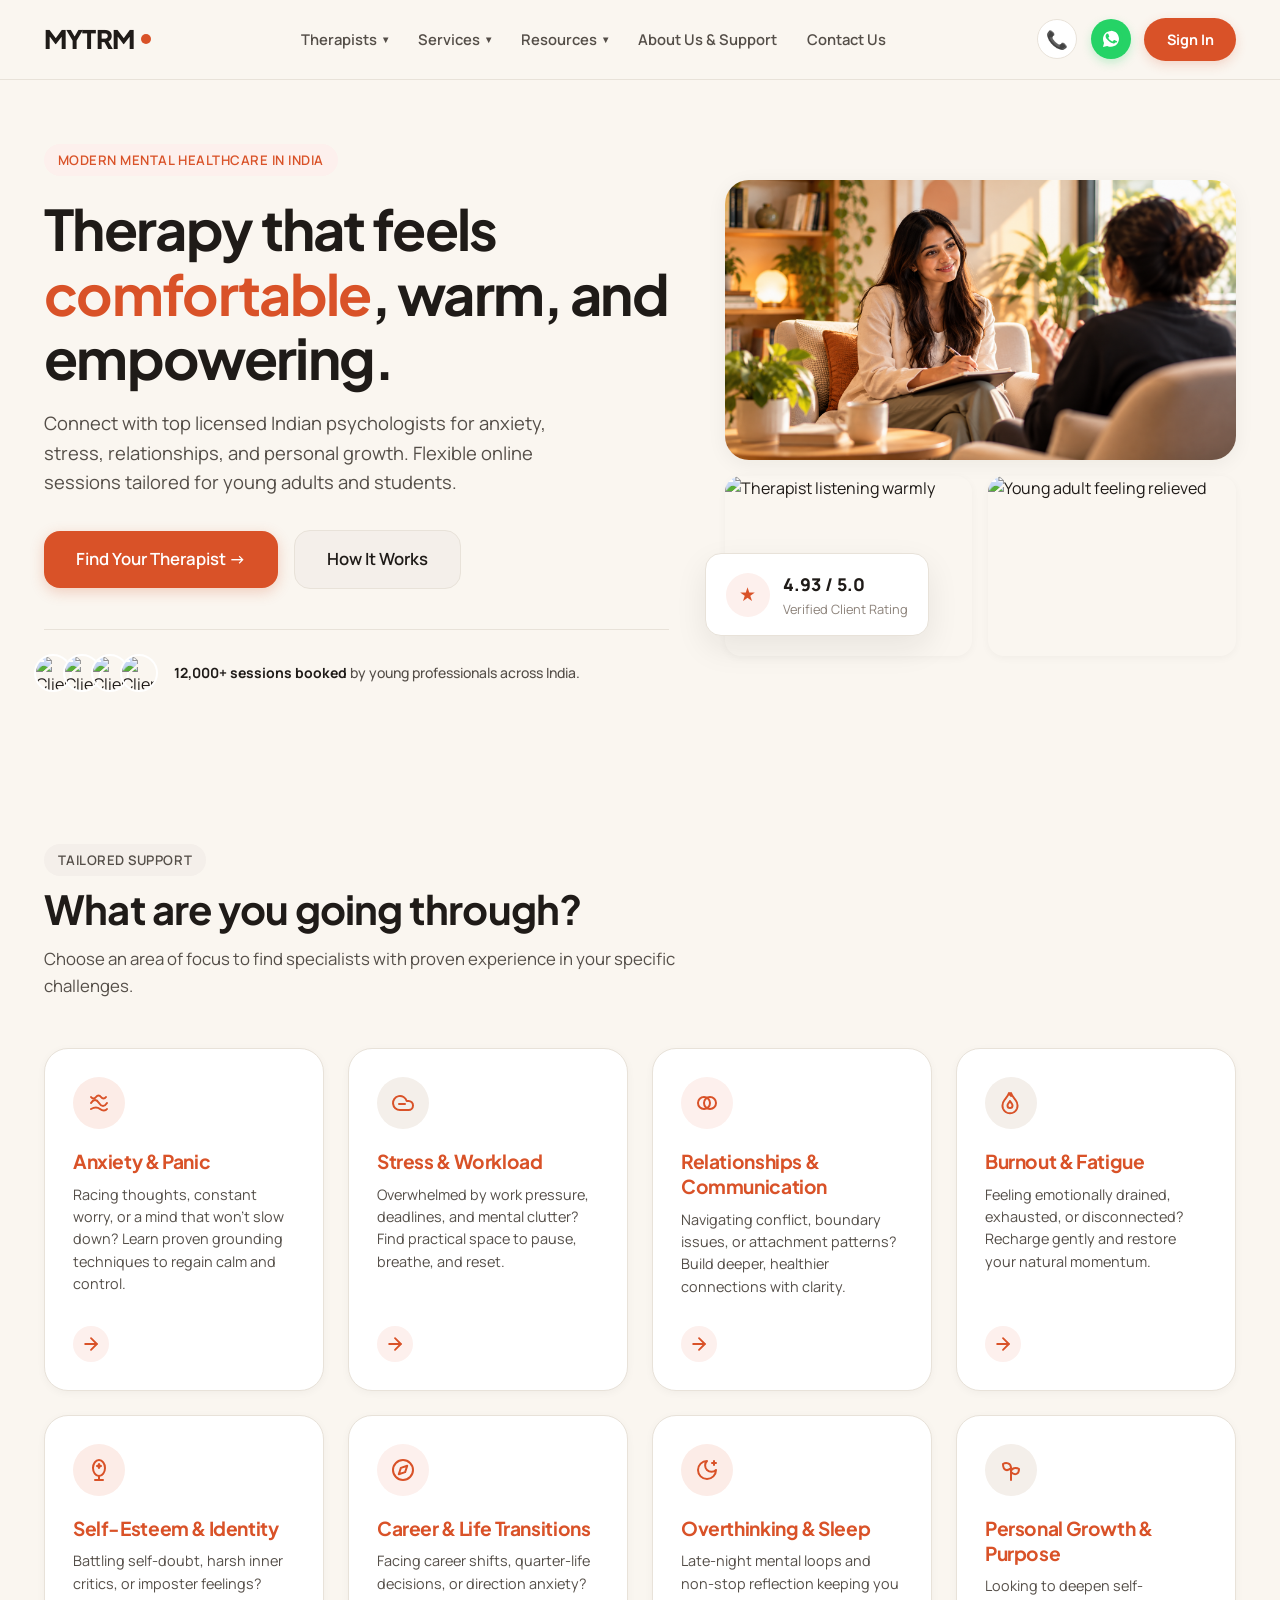
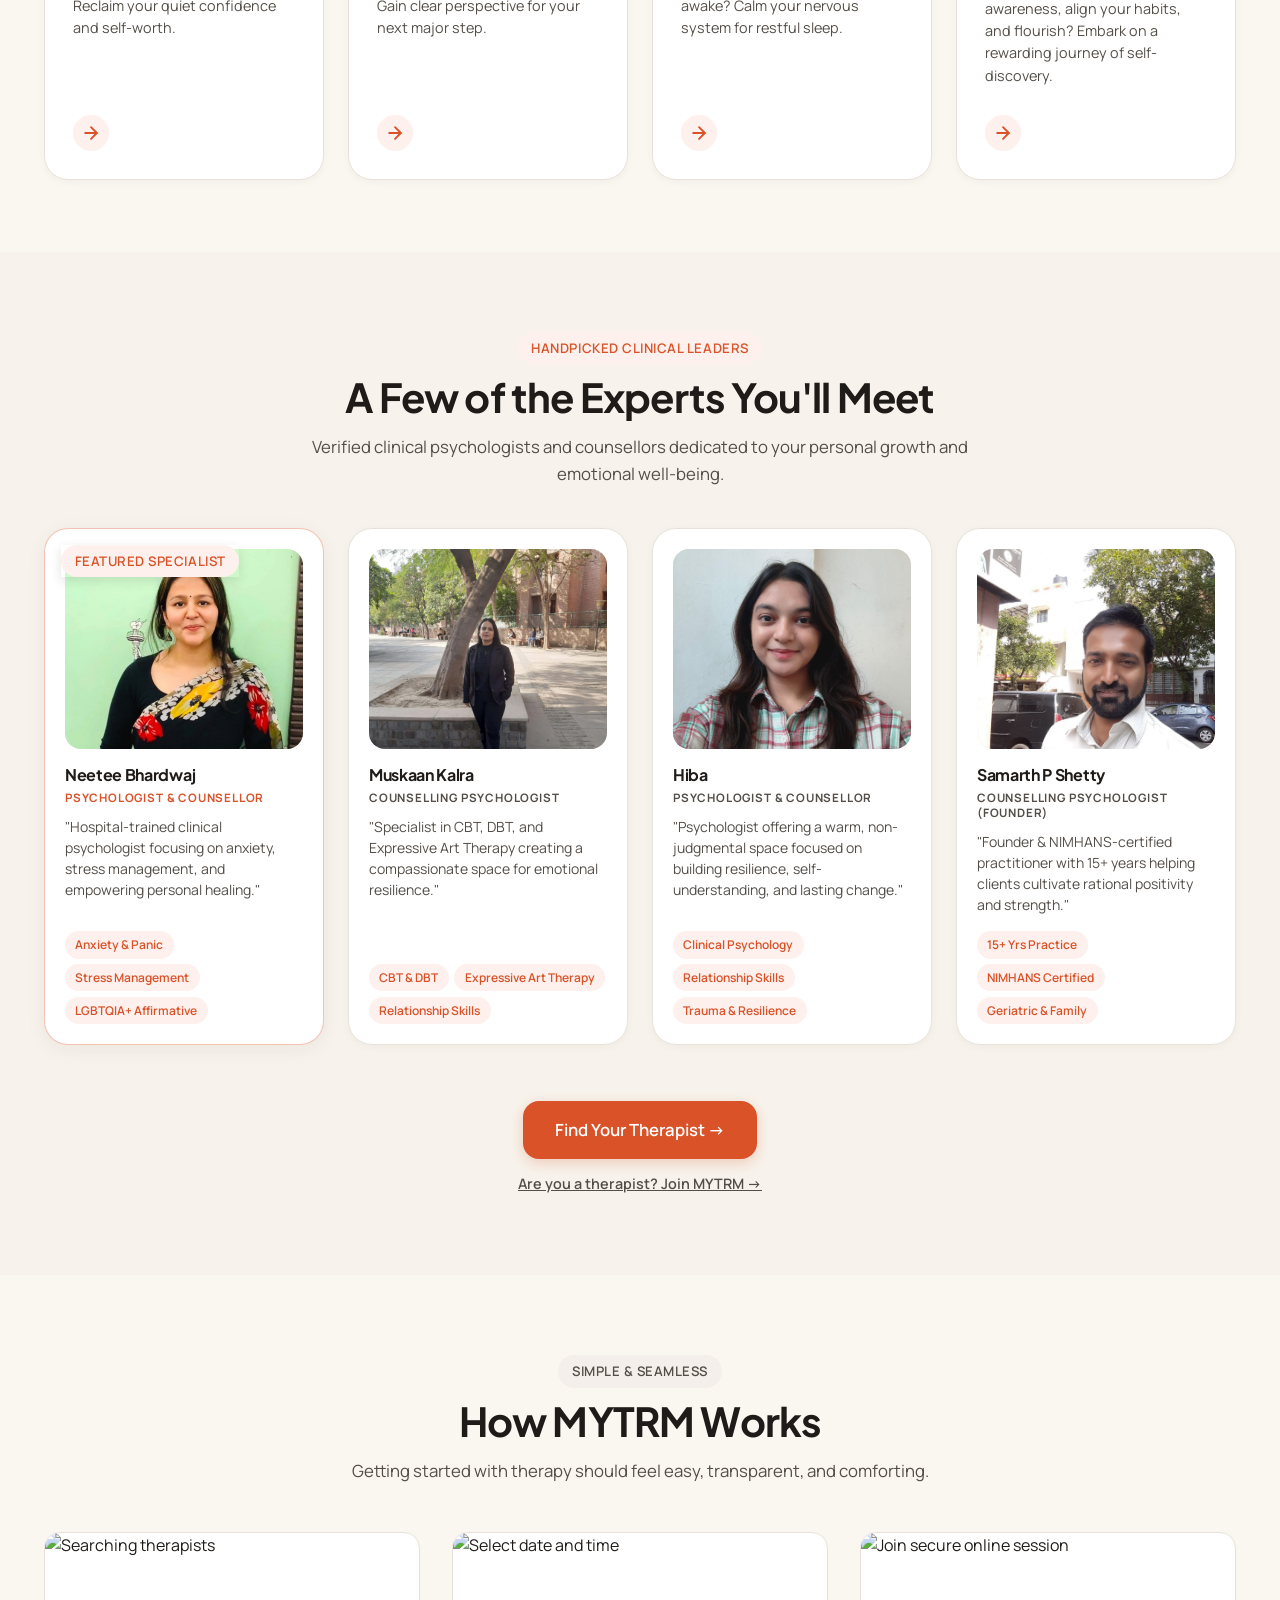
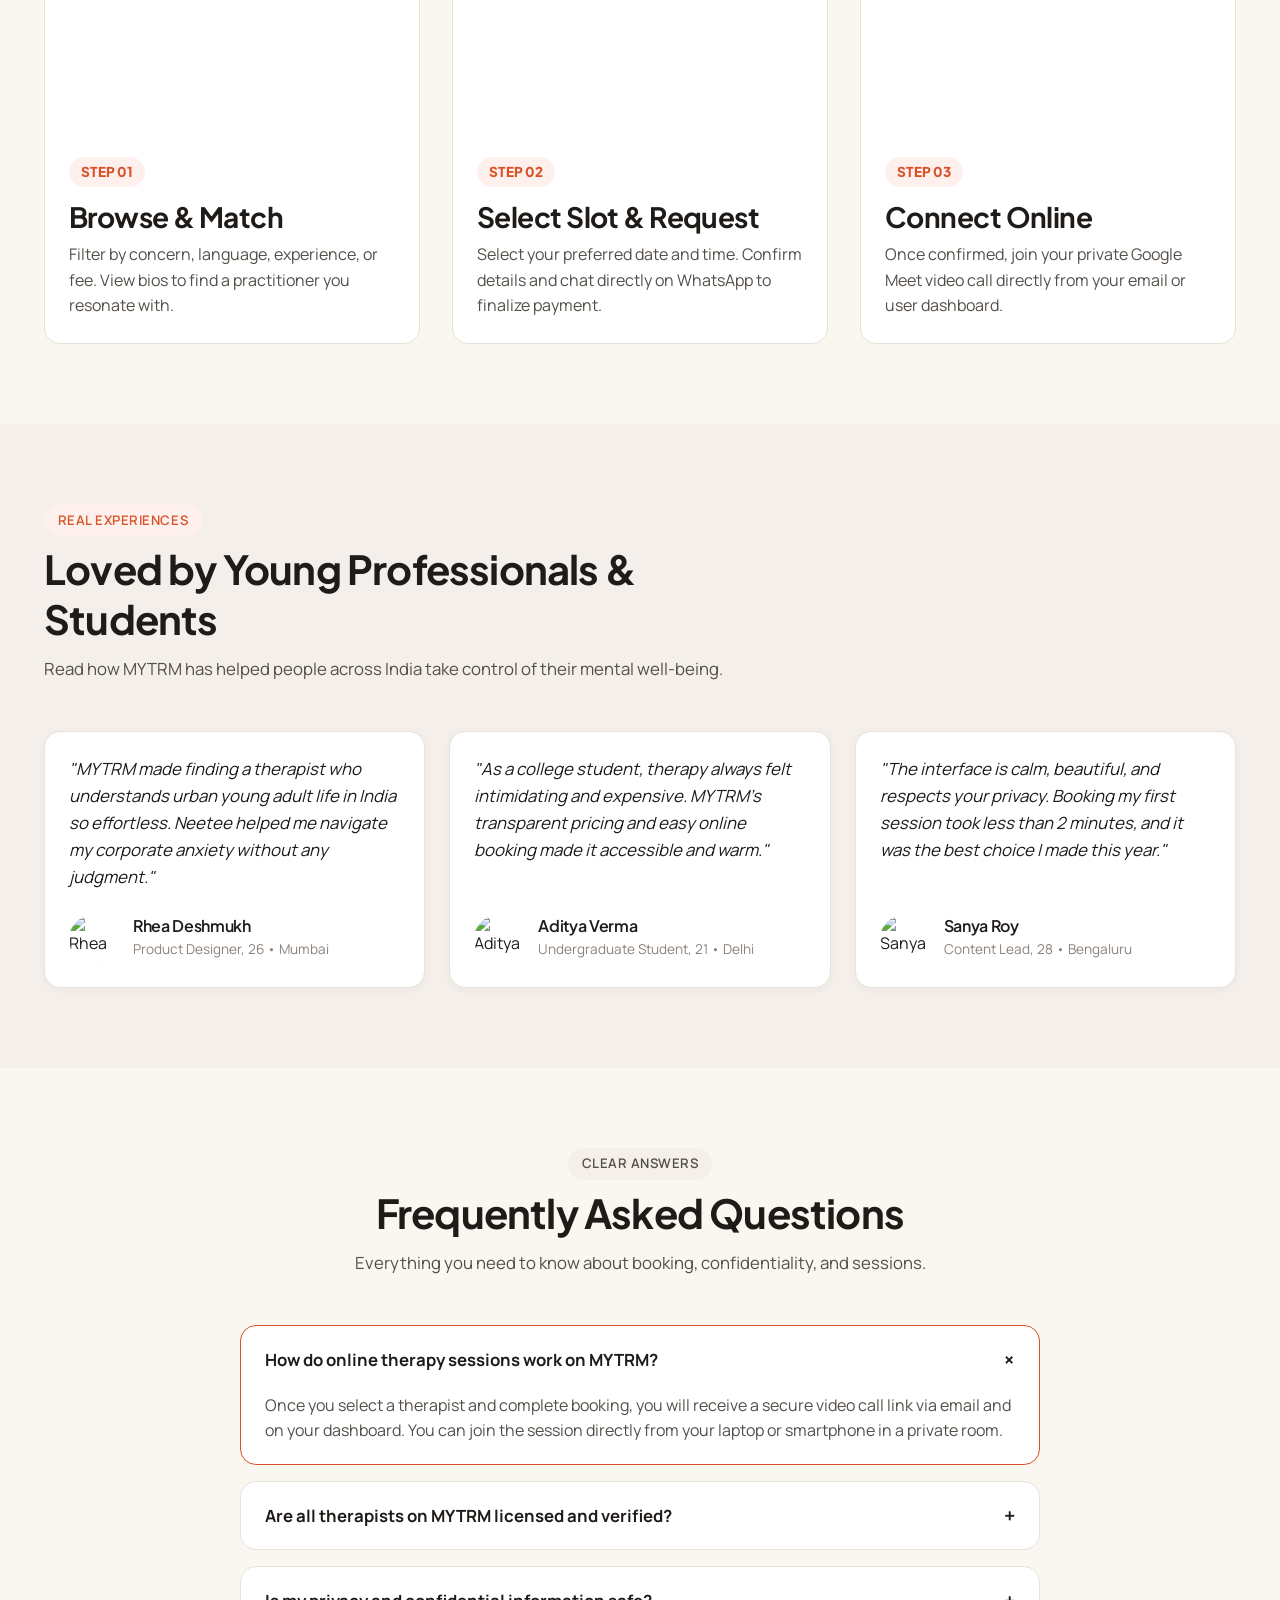
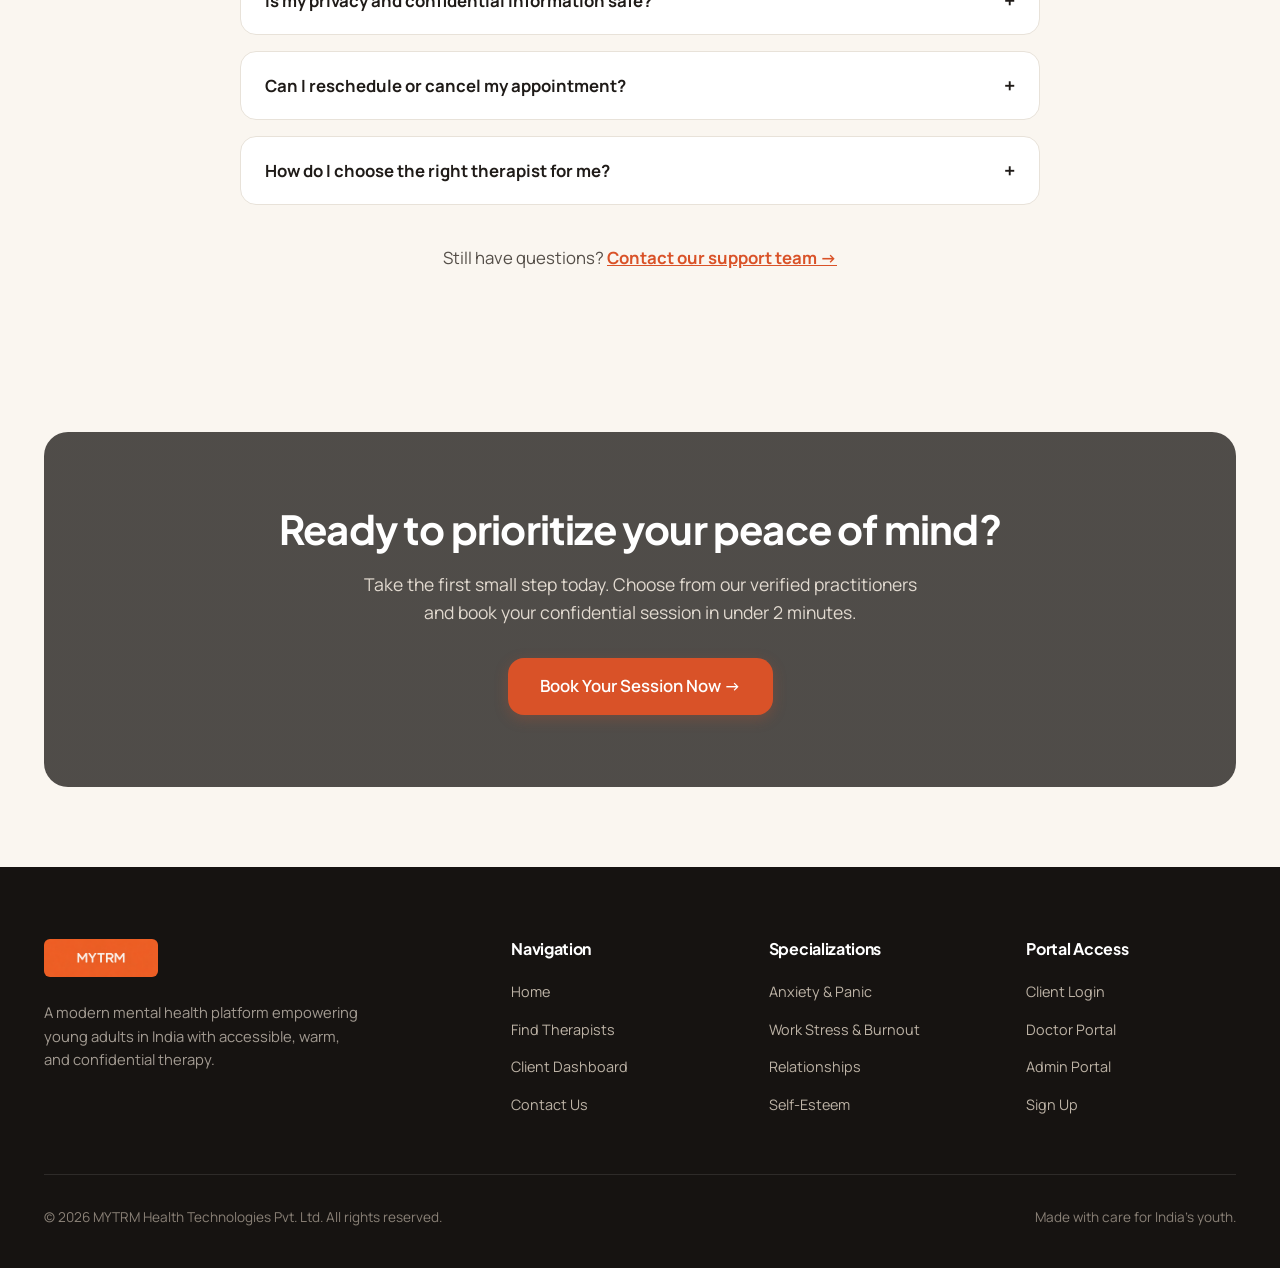
==== commit d8df562f: "Integrate approved MYTRM logo, hero image, founder content (Nitika Nassa), Google Sheets lead form e" ====
--- a/index.html
+++ b/index.html
@@ -91,7 +91,7 @@
   <div class="drawer-overlay"></div>
   <aside class="mobile-drawer">
     <div>
-      <a href="index.html" class="brand-logo">MYTRM<span class="dot"></span></a>
+      <a href="index.html" class="brand-logo" aria-label="MYTRM Home"><img src="assets/doctors/ChatGPT Image Sep 27, 2026, 10_41_06 AM.png" alt="MYTRM Logo" class="brand-logo-img" /></a>
       
       <ul class="mobile-nav-links">
         <li><a href="index.html">Home</a></li>
@@ -166,7 +166,7 @@
         <!-- Bento Composition Hero Media -->
         <div class="hero-media-bento">
           <div class="bento-img-main">
-            <img src="https://images.unsplash.com/photo-1573496359142-b8d87734a5a2?auto=format&fit=crop&q=80&w=1000" alt="Indian woman professional smiling in therapy room" loading="eager">
+            <img src="assets/doctors/ChatGPT Image Sep 27, 2026, 10_32_54 AM.png" alt="MYTRM Therapy Session" loading="eager" style="object-position: center;">
           </div>
           <div class="bento-img-sub">
             <img src="https://images.unsplash.com/photo-1522075469751-3a6694fb2f61?auto=format&fit=crop&q=80&w=600" alt="Therapist listening warmly" loading="eager">
@@ -311,7 +311,7 @@
     <div class="container">
       <div class="footer-grid">
         <div class="footer-brand">
-          <a href="index.html" class="brand-logo" style="color: #FFFFFF;">MYTRM<span class="dot"></span></a>
+          <a href="index.html" class="brand-logo" aria-label="MYTRM Home"><img src="assets/doctors/ChatGPT Image Sep 27, 2026, 10_41_06 AM.png" alt="MYTRM Logo" class="brand-logo-img" /></a>
           <p>A modern mental health platform empowering young adults in India with accessible, warm, and confidential therapy.</p>
         </div>
 
--- a/css/base.css
+++ b/css/base.css
@@ -67,6 +67,11 @@
   padding: 0;
 }
 
+html, body {
+  max-width: 100%;
+  overflow-x: clip;
+}
+
 html {
   font-size: 16px;
   scroll-behavior: smooth;
@@ -86,6 +91,8 @@
 
 main {
   flex: 1;
+  width: 100%;
+  max-width: 100%;
 }
 
 /* Headings */
@@ -95,17 +102,21 @@
   line-height: 1.25;
   font-weight: 700;
   letter-spacing: -0.02em;
-}
-
-h1 { font-size: clamp(2.25rem, 5vw, 3.5rem); letter-spacing: -0.03em; }
-h2 { font-size: clamp(1.75rem, 3.5vw, 2.5rem); }
-h3 { font-size: clamp(1.25rem, 2.5vw, 1.75rem); }
-h4 { font-size: 1.25rem; font-weight: 600; }
+  word-break: break-word;
+  overflow-wrap: break-word;
+}
+
+h1 { font-size: clamp(1.75rem, 5.5vw, 3.5rem); letter-spacing: -0.03em; }
+h2 { font-size: clamp(1.4rem, 4vw, 2.5rem); }
+h3 { font-size: clamp(1.15rem, 3vw, 1.75rem); }
+h4 { font-size: clamp(1.05rem, 2.5vw, 1.25rem); font-weight: 600; }
 h5 { font-size: 1.1rem; font-weight: 600; }
 
 p {
   color: var(--color-text-muted);
   font-size: 1rem;
+  word-break: break-word;
+  overflow-wrap: break-word;
 }
 
 a {
@@ -125,6 +136,8 @@
   font-size: inherit;
   outline: none;
   border: none;
+  max-width: 100%;
+  box-sizing: border-box;
 }
 
 button {
@@ -138,11 +151,18 @@
   max-width: var(--container-max-width);
   margin: 0 auto;
   padding: 0 1.5rem;
+  box-sizing: border-box;
 }
 
 @media (max-width: 768px) {
   .container {
     padding: 0 1rem;
+  }
+}
+
+@media (max-width: 375px) {
+  .container {
+    padding: 0 0.85rem;
   }
 }
 
--- a/css/components.css
+++ b/css/components.css
@@ -53,7 +53,7 @@
 }
 
 .brand-logo {
-  display: flex;
+  display: inline-flex;
   align-items: center;
   gap: 0.4rem;
   font-family: var(--font-heading);
@@ -61,6 +61,23 @@
   font-weight: 800;
   color: var(--color-text-main);
   letter-spacing: -0.03em;
+  text-decoration: none;
+}
+
+.brand-logo-img {
+  height: 38px;
+  width: auto;
+  max-width: 160px;
+  object-fit: contain;
+  border-radius: var(--radius-xs);
+  display: block;
+}
+
+@media (max-width: 480px) {
+  .brand-logo-img {
+    height: 30px;
+    max-width: 130px;
+  }
 }
 
 .brand-logo .dot {
@@ -314,8 +331,10 @@
   position: fixed;
   top: 0;
   left: 0;
-  width: 100vw;
-  height: 100vh;
+  right: 0;
+  bottom: 0;
+  width: 100%;
+  height: 100%;
   background-color: rgba(0, 0, 0, 0.4);
   z-index: 1050;
   opacity: 0;
@@ -382,6 +401,8 @@
   cursor: pointer;
   white-space: nowrap;
   text-align: center;
+  max-width: 100%;
+  box-sizing: border-box;
 }
 
 .btn:active {
@@ -446,6 +467,17 @@
 
 .btn-full {
   width: 100%;
+}
+
+@media (max-width: 640px) {
+  .btn {
+    white-space: normal;
+    word-break: break-word;
+  }
+  .btn-lg {
+    padding: 0.8rem 1.25rem;
+    font-size: 0.95rem;
+  }
 }
 
 /* --------------------------------------------------------------------------
--- a/css/pages.css
+++ b/css/pages.css
@@ -1073,10 +1073,17 @@
 }
 
 @media (max-width: 992px) {
+  .hero-section {
+    padding: 3rem 0 3.5rem 0;
+  }
   .hero-grid {
     grid-template-columns: 1fr;
     gap: 2.5rem;
   }
+  .hero-content {
+    min-width: 0;
+    width: 100%;
+  }
   .bento-therapists-grid, .how-it-works-grid {
     grid-template-columns: 1fr 1fr;
   }
@@ -1092,7 +1099,7 @@
   .profile-grid {
     grid-template-columns: 1fr;
   }
-  .contact-grid, .contact-dual-grid, .contact-support-panel {
+  .contact-grid, .contact-dual-grid, .contact-support-panel, .founder-grid {
     grid-template-columns: 1fr;
   }
   .about-values-grid, .about-steps-grid, .about-services-grid, .about-stats-grid {
@@ -1103,9 +1110,11 @@
 @media (max-width: 768px) {
   .experts-scroll-wrapper {
     overflow-x: auto;
-    margin: 0 -1rem;
-    padding: 0 1rem 1rem 1rem;
+    width: 100%;
+    max-width: 100%;
+    padding-bottom: 1rem;
     -webkit-overflow-scrolling: touch;
+    box-sizing: border-box;
   }
   
   .experts-cards-grid {
@@ -1122,11 +1131,44 @@
 }
 
 @media (max-width: 640px) {
+  .hero-subtitle {
+    font-size: 0.975rem;
+    line-height: 1.55;
+    margin-bottom: 1.5rem;
+    max-width: 100%;
+  }
+  .hero-cta-group {
+    flex-direction: column;
+    align-items: stretch;
+    width: 100%;
+    gap: 0.75rem;
+    margin-bottom: 2rem;
+  }
+  .hero-cta-group .btn {
+    width: 100%;
+    justify-content: center;
+  }
+  .hero-stat-card {
+    position: relative;
+    left: 0;
+    bottom: 0;
+    margin-top: 1rem;
+    width: 100%;
+    box-sizing: border-box;
+  }
+  .bento-img-main {
+    height: 220px;
+  }
+  .bento-img-sub {
+    height: 140px;
+  }
   .concern-cards-grid {
     grid-template-columns: 1fr;
+    gap: 1rem;
   }
   .bento-therapists-grid, .how-it-works-grid {
     grid-template-columns: 1fr;
+    gap: 1rem;
   }
   .profile-header-meta {
     flex-direction: column;
@@ -1142,8 +1184,42 @@
   }
   .about-values-grid, .about-steps-grid, .about-services-grid, .about-stats-grid {
     grid-template-columns: 1fr;
+    gap: 1rem;
   }
   .careers-banner {
     padding: 2rem 1.25rem;
   }
 }
+
+@media (max-width: 480px) {
+  .hero-trust-bar {
+    flex-direction: column;
+    align-items: flex-start;
+    gap: 0.85rem;
+  }
+  .trust-avatars {
+    margin-right: 0;
+  }
+  .trust-text {
+    font-size: 0.825rem;
+  }
+  .auth-card {
+    padding: 1.5rem 1rem;
+  }
+  .contact-option-card {
+    padding: 1.5rem 1rem;
+  }
+}
+
+@media (max-width: 375px) {
+  .hero-content h1 {
+    font-size: 1.6rem;
+    line-height: 1.2;
+  }
+  .hero-subtitle {
+    font-size: 0.9rem;
+  }
+  .section-header p {
+    font-size: 0.9rem;
+  }
+}
